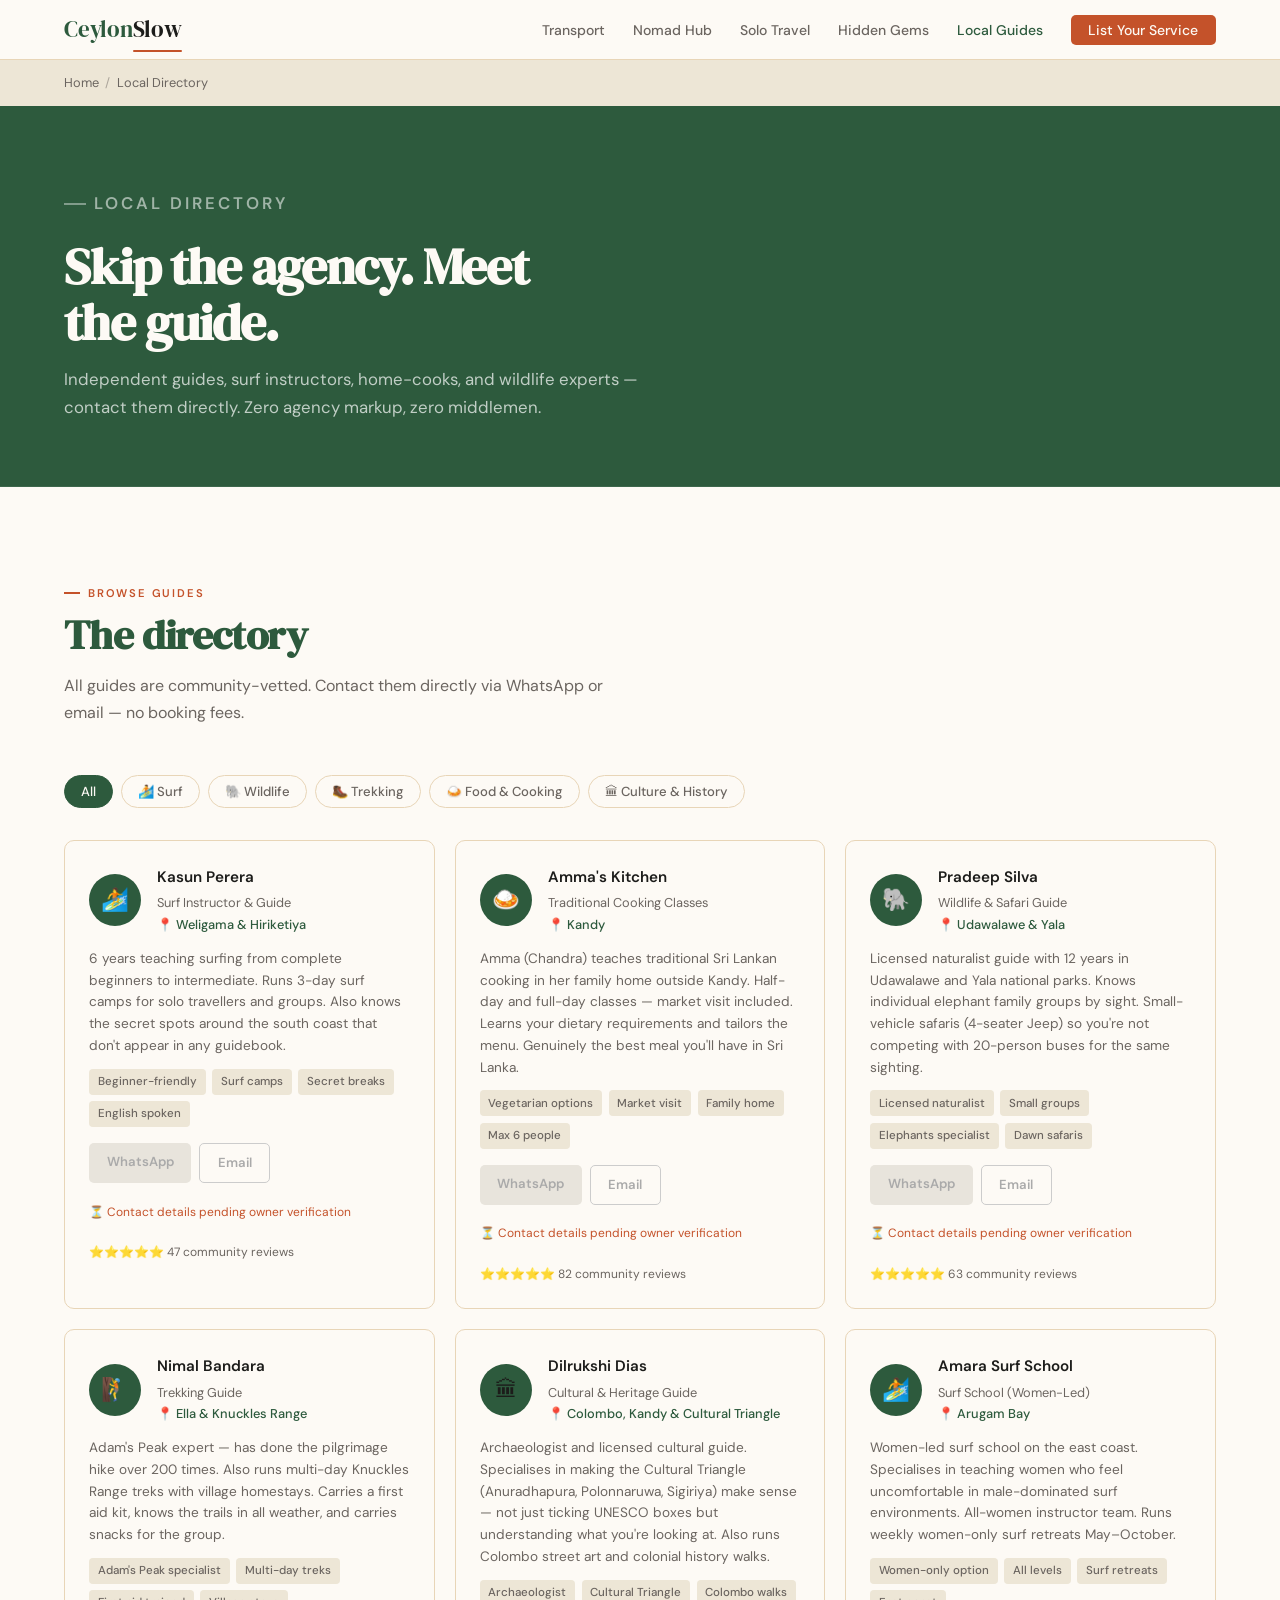
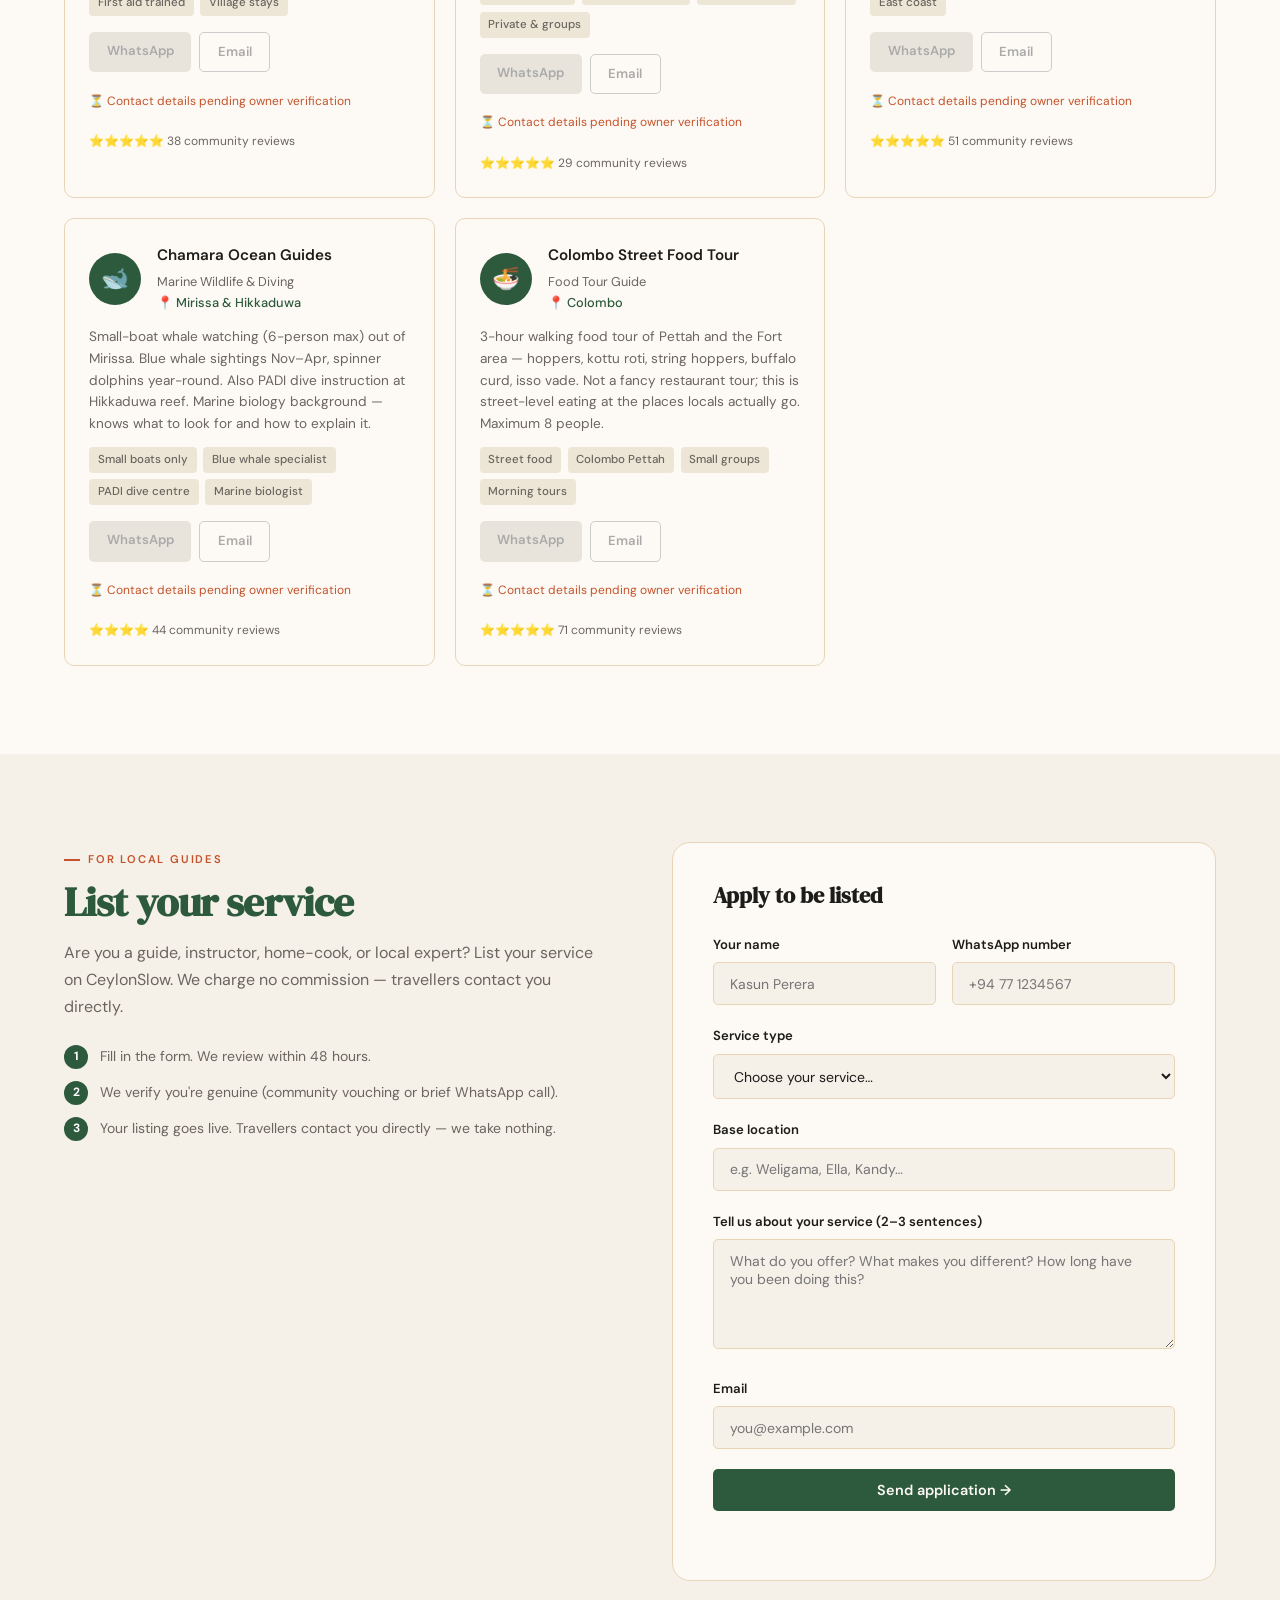
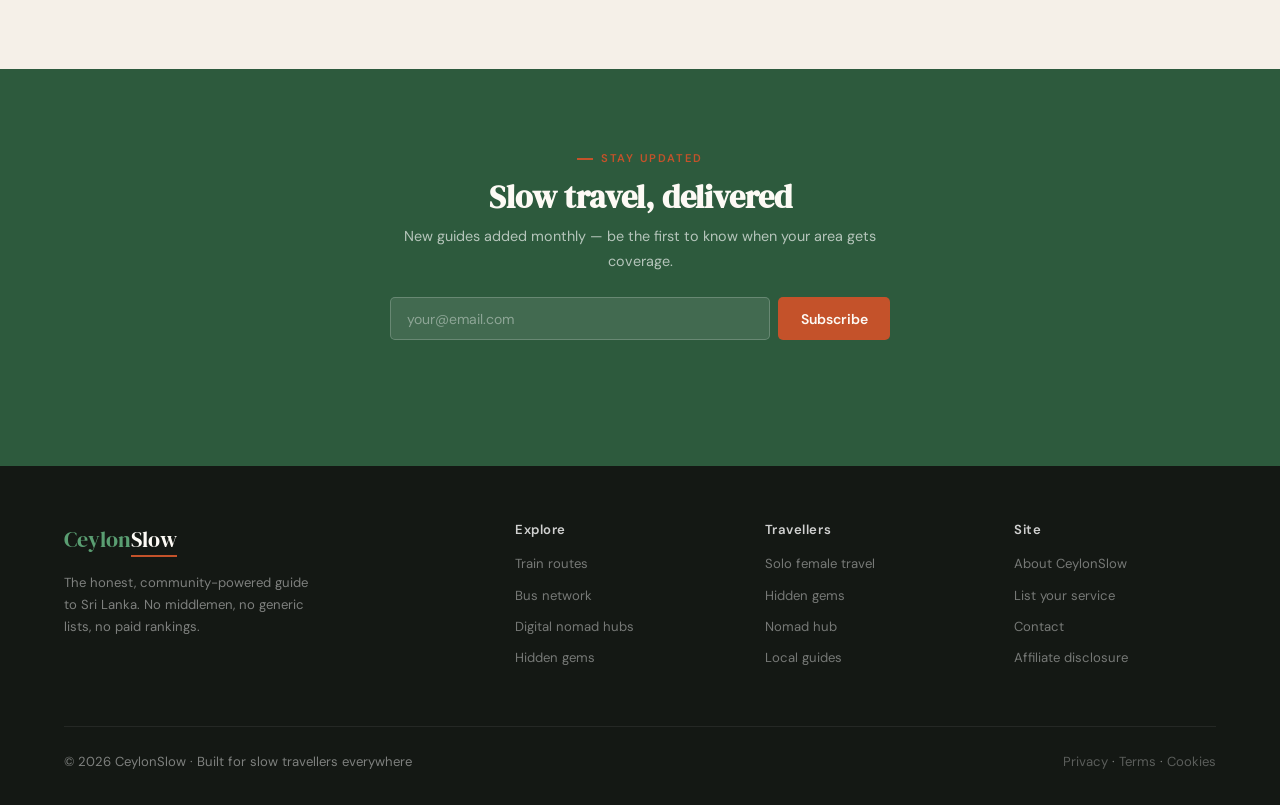
==== directory.html @ 13533927 "Disable guide contact buttons pending owner verification" ====
<!DOCTYPE html>
<html lang="en">
<head>
  <meta charset="UTF-8"/>
  <meta name="viewport" content="width=device-width, initial-scale=1.0"/>
  <title>Local Guides Directory – Sri Lanka | CeylonSlow</title>
  <meta name="description" content="Find and contact independent Sri Lanka guides, surf instructors, home-cooks, and wildlife experts directly — zero agency fees, zero middlemen."/>
  <link rel="canonical" href="https://ceylonslow.com/directory"/>
  <meta property="og:title"       content="Local Guides Directory – Sri Lanka | CeylonSlow"/>
  <meta property="og:description" content="Connect directly with surf instructors, village cooks, wildlife guides, and trekking experts across Sri Lanka. No middlemen."/>
  <meta property="og:type"        content="website"/>
  <link rel="preconnect" href="https://fonts.googleapis.com"/>
  <link rel="preconnect" href="https://fonts.gstatic.com" crossorigin/>
  <link href="https://fonts.googleapis.com/css2?family=DM+Serif+Display:ital@0;1&family=DM+Sans:wght@400;500;600&display=swap" rel="stylesheet"/>
  <link rel="stylesheet" href="css/style.css"/>
</head>
<body>

<nav>
  <a href="index.html" class="logo">
    <span class="logo-ceylon">Ceylon</span><span class="logo-slow">Slow</span>
  </a>
  <ul class="nav-links">
    <li><a href="transport.html">Transport</a></li>
    <li><a href="nomad.html">Nomad Hub</a></li>
    <li><a href="safety.html">Solo Travel</a></li>
    <li><a href="gems.html">Hidden Gems</a></li>
    <li><a href="directory.html" class="active">Local Guides</a></li>
    <li><a href="#list" class="nav-cta">List Your Service</a></li>
  </ul>
  <button class="hamburger" aria-label="Open menu"><span></span><span></span><span></span></button>
</nav>
<nav class="nav-drawer">
  <a href="transport.html">🚂 Transport</a>
  <a href="nomad.html">💻 Nomad Hub</a>
  <a href="safety.html">👩 Solo Travel</a>
  <a href="gems.html">💎 Hidden Gems</a>
  <a href="directory.html">📍 Local Guides</a>
  <a href="#list" class="cta-mobile">List Your Service →</a>
</nav>

<div class="breadcrumb">
  <a href="index.html">Home</a> <span>/</span> Local Directory
</div>

<div class="inner-hero">
  <p class="eyebrow">Local Directory</p>
  <h1>Skip the agency. Meet the guide.</h1>
  <p>Independent guides, surf instructors, home-cooks, and wildlife experts — contact them directly. Zero agency markup, zero middlemen.</p>
</div>

<!-- FILTER + LISTINGS -->
<section style="background:var(--white);">
  <div class="section-eyebrow">Browse guides</div>
  <h2 class="section-title">The directory</h2>
  <p class="section-desc">All guides are community-vetted. Contact them directly via WhatsApp or email — no booking fees.</p>

  <div class="filter-bar">
    <button class="filter-btn active" data-filter="all">All</button>
    <button class="filter-btn" data-filter="surf">🏄 Surf</button>
    <button class="filter-btn" data-filter="wildlife">🐘 Wildlife</button>
    <button class="filter-btn" data-filter="trekking">🥾 Trekking</button>
    <button class="filter-btn" data-filter="food">🍛 Food &amp; Cooking</button>
    <button class="filter-btn" data-filter="culture">🏛 Culture &amp; History</button>
  </div>

  <div class="guide-grid">

    <div class="guide-card" data-category="surf">
      <div class="guide-header">
        <div class="guide-avatar">🏄</div>
        <div>
          <div class="guide-name">Kasun Perera</div>
          <div class="guide-role">Surf Instructor &amp; Guide</div>
          <div class="guide-location">📍 Weligama &amp; Hiriketiya</div>
        </div>
      </div>
      <p class="guide-desc">6 years teaching surfing from complete beginners to intermediate. Runs 3-day surf camps for solo travellers and groups. Also knows the secret spots around the south coast that don't appear in any guidebook.</p>
      <div class="guide-tags">
        <span class="guide-tag">Beginner-friendly</span>
        <span class="guide-tag">Surf camps</span>
        <span class="guide-tag">Secret breaks</span>
        <span class="guide-tag">English spoken</span>
      </div>
      <div class="guide-actions">
        <span class="btn btn-sm" style="background:#e8e4dc;color:#aaa;cursor:not-allowed;pointer-events:none;border:none;">WhatsApp</span>
        <span class="btn btn-sm" style="background:transparent;color:#aaa;cursor:not-allowed;pointer-events:none;border:1px solid #ccc;">Email</span>
      </div>
      <p style="font-size:0.75rem;color:var(--terra);margin-top:0.4rem;">⏳ Contact details pending owner verification</p>
      <p style="font-size:0.75rem;color:var(--muted);margin-top:0.5rem;">⭐⭐⭐⭐⭐ 47 community reviews</p>
    </div>

    <div class="guide-card" data-category="food">
      <div class="guide-header">
        <div class="guide-avatar">🍛</div>
        <div>
          <div class="guide-name">Amma's Kitchen</div>
          <div class="guide-role">Traditional Cooking Classes</div>
          <div class="guide-location">📍 Kandy</div>
        </div>
      </div>
      <p class="guide-desc">Amma (Chandra) teaches traditional Sri Lankan cooking in her family home outside Kandy. Half-day and full-day classes — market visit included. Learns your dietary requirements and tailors the menu. Genuinely the best meal you'll have in Sri Lanka.</p>
      <div class="guide-tags">
        <span class="guide-tag">Vegetarian options</span>
        <span class="guide-tag">Market visit</span>
        <span class="guide-tag">Family home</span>
        <span class="guide-tag">Max 6 people</span>
      </div>
      <div class="guide-actions">
        <span class="btn btn-sm" style="background:#e8e4dc;color:#aaa;cursor:not-allowed;pointer-events:none;border:none;">WhatsApp</span>
        <span class="btn btn-sm" style="background:transparent;color:#aaa;cursor:not-allowed;pointer-events:none;border:1px solid #ccc;">Email</span>
      </div>
      <p style="font-size:0.75rem;color:var(--terra);margin-top:0.4rem;">⏳ Contact details pending owner verification</p>
      <p style="font-size:0.75rem;color:var(--muted);margin-top:0.5rem;">⭐⭐⭐⭐⭐ 82 community reviews</p>
    </div>

    <div class="guide-card" data-category="wildlife">
      <div class="guide-header">
        <div class="guide-avatar">🐘</div>
        <div>
          <div class="guide-name">Pradeep Silva</div>
          <div class="guide-role">Wildlife &amp; Safari Guide</div>
          <div class="guide-location">📍 Udawalawe &amp; Yala</div>
        </div>
      </div>
      <p class="guide-desc">Licensed naturalist guide with 12 years in Udawalawe and Yala national parks. Knows individual elephant family groups by sight. Small-vehicle safaris (4-seater Jeep) so you're not competing with 20-person buses for the same sighting.</p>
      <div class="guide-tags">
        <span class="guide-tag">Licensed naturalist</span>
        <span class="guide-tag">Small groups</span>
        <span class="guide-tag">Elephants specialist</span>
        <span class="guide-tag">Dawn safaris</span>
      </div>
      <div class="guide-actions">
        <span class="btn btn-sm" style="background:#e8e4dc;color:#aaa;cursor:not-allowed;pointer-events:none;border:none;">WhatsApp</span>
        <span class="btn btn-sm" style="background:transparent;color:#aaa;cursor:not-allowed;pointer-events:none;border:1px solid #ccc;">Email</span>
      </div>
      <p style="font-size:0.75rem;color:var(--terra);margin-top:0.4rem;">⏳ Contact details pending owner verification</p>
      <p style="font-size:0.75rem;color:var(--muted);margin-top:0.5rem;">⭐⭐⭐⭐⭐ 63 community reviews</p>
    </div>

    <div class="guide-card" data-category="trekking">
      <div class="guide-header">
        <div class="guide-avatar">🧗</div>
        <div>
          <div class="guide-name">Nimal Bandara</div>
          <div class="guide-role">Trekking Guide</div>
          <div class="guide-location">📍 Ella &amp; Knuckles Range</div>
        </div>
      </div>
      <p class="guide-desc">Adam's Peak expert — has done the pilgrimage hike over 200 times. Also runs multi-day Knuckles Range treks with village homestays. Carries a first aid kit, knows the trails in all weather, and carries snacks for the group.</p>
      <div class="guide-tags">
        <span class="guide-tag">Adam's Peak specialist</span>
        <span class="guide-tag">Multi-day treks</span>
        <span class="guide-tag">First aid trained</span>
        <span class="guide-tag">Village stays</span>
      </div>
      <div class="guide-actions">
        <span class="btn btn-sm" style="background:#e8e4dc;color:#aaa;cursor:not-allowed;pointer-events:none;border:none;">WhatsApp</span>
        <span class="btn btn-sm" style="background:transparent;color:#aaa;cursor:not-allowed;pointer-events:none;border:1px solid #ccc;">Email</span>
      </div>
      <p style="font-size:0.75rem;color:var(--terra);margin-top:0.4rem;">⏳ Contact details pending owner verification</p>
      <p style="font-size:0.75rem;color:var(--muted);margin-top:0.5rem;">⭐⭐⭐⭐⭐ 38 community reviews</p>
    </div>

    <div class="guide-card" data-category="culture">
      <div class="guide-header">
        <div class="guide-avatar">🏛</div>
        <div>
          <div class="guide-name">Dilrukshi Dias</div>
          <div class="guide-role">Cultural &amp; Heritage Guide</div>
          <div class="guide-location">📍 Colombo, Kandy &amp; Cultural Triangle</div>
        </div>
      </div>
      <p class="guide-desc">Archaeologist and licensed cultural guide. Specialises in making the Cultural Triangle (Anuradhapura, Polonnaruwa, Sigiriya) make sense — not just ticking UNESCO boxes but understanding what you're looking at. Also runs Colombo street art and colonial history walks.</p>
      <div class="guide-tags">
        <span class="guide-tag">Archaeologist</span>
        <span class="guide-tag">Cultural Triangle</span>
        <span class="guide-tag">Colombo walks</span>
        <span class="guide-tag">Private &amp; groups</span>
      </div>
      <div class="guide-actions">
        <span class="btn btn-sm" style="background:#e8e4dc;color:#aaa;cursor:not-allowed;pointer-events:none;border:none;">WhatsApp</span>
        <span class="btn btn-sm" style="background:transparent;color:#aaa;cursor:not-allowed;pointer-events:none;border:1px solid #ccc;">Email</span>
      </div>
      <p style="font-size:0.75rem;color:var(--terra);margin-top:0.4rem;">⏳ Contact details pending owner verification</p>
      <p style="font-size:0.75rem;color:var(--muted);margin-top:0.5rem;">⭐⭐⭐⭐⭐ 29 community reviews</p>
    </div>

    <div class="guide-card" data-category="surf">
      <div class="guide-header">
        <div class="guide-avatar">🏄</div>
        <div>
          <div class="guide-name">Amara Surf School</div>
          <div class="guide-role">Surf School (Women-Led)</div>
          <div class="guide-location">📍 Arugam Bay</div>
        </div>
      </div>
      <p class="guide-desc">Women-led surf school on the east coast. Specialises in teaching women who feel uncomfortable in male-dominated surf environments. All-women instructor team. Runs weekly women-only surf retreats May–October.</p>
      <div class="guide-tags">
        <span class="guide-tag">Women-only option</span>
        <span class="guide-tag">All levels</span>
        <span class="guide-tag">Surf retreats</span>
        <span class="guide-tag">East coast</span>
      </div>
      <div class="guide-actions">
        <span class="btn btn-sm" style="background:#e8e4dc;color:#aaa;cursor:not-allowed;pointer-events:none;border:none;">WhatsApp</span>
        <span class="btn btn-sm" style="background:transparent;color:#aaa;cursor:not-allowed;pointer-events:none;border:1px solid #ccc;">Email</span>
      </div>
      <p style="font-size:0.75rem;color:var(--terra);margin-top:0.4rem;">⏳ Contact details pending owner verification</p>
      <p style="font-size:0.75rem;color:var(--muted);margin-top:0.5rem;">⭐⭐⭐⭐⭐ 51 community reviews</p>
    </div>

    <div class="guide-card" data-category="wildlife">
      <div class="guide-header">
        <div class="guide-avatar">🐋</div>
        <div>
          <div class="guide-name">Chamara Ocean Guides</div>
          <div class="guide-role">Marine Wildlife &amp; Diving</div>
          <div class="guide-location">📍 Mirissa &amp; Hikkaduwa</div>
        </div>
      </div>
      <p class="guide-desc">Small-boat whale watching (6-person max) out of Mirissa. Blue whale sightings Nov–Apr, spinner dolphins year-round. Also PADI dive instruction at Hikkaduwa reef. Marine biology background — knows what to look for and how to explain it.</p>
      <div class="guide-tags">
        <span class="guide-tag">Small boats only</span>
        <span class="guide-tag">Blue whale specialist</span>
        <span class="guide-tag">PADI dive centre</span>
        <span class="guide-tag">Marine biologist</span>
      </div>
      <div class="guide-actions">
        <span class="btn btn-sm" style="background:#e8e4dc;color:#aaa;cursor:not-allowed;pointer-events:none;border:none;">WhatsApp</span>
        <span class="btn btn-sm" style="background:transparent;color:#aaa;cursor:not-allowed;pointer-events:none;border:1px solid #ccc;">Email</span>
      </div>
      <p style="font-size:0.75rem;color:var(--terra);margin-top:0.4rem;">⏳ Contact details pending owner verification</p>
      <p style="font-size:0.75rem;color:var(--muted);margin-top:0.5rem;">⭐⭐⭐⭐ 44 community reviews</p>
    </div>

    <div class="guide-card" data-category="food">
      <div class="guide-header">
        <div class="guide-avatar">🍜</div>
        <div>
          <div class="guide-name">Colombo Street Food Tour</div>
          <div class="guide-role">Food Tour Guide</div>
          <div class="guide-location">📍 Colombo</div>
        </div>
      </div>
      <p class="guide-desc">3-hour walking food tour of Pettah and the Fort area — hoppers, kottu roti, string hoppers, buffalo curd, isso vade. Not a fancy restaurant tour; this is street-level eating at the places locals actually go. Maximum 8 people.</p>
      <div class="guide-tags">
        <span class="guide-tag">Street food</span>
        <span class="guide-tag">Colombo Pettah</span>
        <span class="guide-tag">Small groups</span>
        <span class="guide-tag">Morning tours</span>
      </div>
      <div class="guide-actions">
        <span class="btn btn-sm" style="background:#e8e4dc;color:#aaa;cursor:not-allowed;pointer-events:none;border:none;">WhatsApp</span>
        <span class="btn btn-sm" style="background:transparent;color:#aaa;cursor:not-allowed;pointer-events:none;border:1px solid #ccc;">Email</span>
      </div>
      <p style="font-size:0.75rem;color:var(--terra);margin-top:0.4rem;">⏳ Contact details pending owner verification</p>
      <p style="font-size:0.75rem;color:var(--muted);margin-top:0.5rem;">⭐⭐⭐⭐⭐ 71 community reviews</p>
    </div>

  </div>
</section>

<!-- LIST YOUR SERVICE -->
<section style="background:var(--page);" id="list">
  <div style="display:grid;grid-template-columns:1fr 1fr;gap:4rem;align-items:flex-start;">
    <div>
      <div class="section-eyebrow">For local guides</div>
      <h2 class="section-title">List your service</h2>
      <p style="color:var(--muted);line-height:1.7;margin-bottom:1.5rem;">Are you a guide, instructor, home-cook, or local expert? List your service on CeylonSlow. We charge no commission — travellers contact you directly.</p>
      <div style="display:flex;flex-direction:column;gap:0.75rem;">
        <div style="display:flex;gap:0.75rem;align-items:flex-start;">
          <span style="background:var(--jungle);color:white;width:24px;height:24px;border-radius:50%;display:flex;align-items:center;justify-content:center;font-size:0.75rem;font-weight:700;flex-shrink:0;">1</span>
          <p style="font-size:0.875rem;color:var(--muted);">Fill in the form. We review within 48 hours.</p>
        </div>
        <div style="display:flex;gap:0.75rem;align-items:flex-start;">
          <span style="background:var(--jungle);color:white;width:24px;height:24px;border-radius:50%;display:flex;align-items:center;justify-content:center;font-size:0.75rem;font-weight:700;flex-shrink:0;">2</span>
          <p style="font-size:0.875rem;color:var(--muted);">We verify you're genuine (community vouching or brief WhatsApp call).</p>
        </div>
        <div style="display:flex;gap:0.75rem;align-items:flex-start;">
          <span style="background:var(--jungle);color:white;width:24px;height:24px;border-radius:50%;display:flex;align-items:center;justify-content:center;font-size:0.75rem;font-weight:700;flex-shrink:0;">3</span>
          <p style="font-size:0.875rem;color:var(--muted);">Your listing goes live. Travellers contact you directly — we take nothing.</p>
        </div>
      </div>
    </div>
    <div class="form-card">
      <h3 style="font-family:'DM Serif Display',serif;font-size:1.4rem;color:var(--ink);margin-bottom:1.5rem;">Apply to be listed</h3>
      <form class="contact-form" novalidate>
        <div class="form-row">
          <div class="form-group">
            <label for="name">Your name</label>
            <input type="text" id="name" name="name" placeholder="Kasun Perera" required/>
          </div>
          <div class="form-group">
            <label for="whatsapp">WhatsApp number</label>
            <input type="tel" id="whatsapp" name="whatsapp" placeholder="+94 77 1234567" required/>
          </div>
        </div>
        <div class="form-group">
          <label for="service">Service type</label>
          <select id="service" name="service" required>
            <option value="" disabled selected>Choose your service…</option>
            <option value="surf">Surf instruction</option>
            <option value="wildlife">Wildlife / safari guiding</option>
            <option value="trekking">Trekking / hiking</option>
            <option value="food">Cooking class / food tour</option>
            <option value="culture">Cultural / history guide</option>
            <option value="other">Other</option>
          </select>
        </div>
        <div class="form-group">
          <label for="location">Base location</label>
          <input type="text" id="location" name="location" placeholder="e.g. Weligama, Ella, Kandy…" required/>
        </div>
        <div class="form-group">
          <label for="bio">Tell us about your service (2–3 sentences)</label>
          <textarea id="bio" name="bio" placeholder="What do you offer? What makes you different? How long have you been doing this?" required></textarea>
        </div>
        <div class="form-group">
          <label for="email">Email</label>
          <input type="email" id="email" name="email" placeholder="you@example.com" required/>
        </div>
        <button type="submit" class="btn btn-jungle" style="width:100%;">Send application →</button>
        <p class="form-msg" aria-live="polite" style="margin-top:0.75rem;font-size:0.85rem;"></p>
      </form>
    </div>
  </div>
</section>

<!-- NEWSLETTER -->
<section class="newsletter">
  <div class="newsletter-inner">
    <div class="section-eyebrow" style="justify-content:center;">Stay updated</div>
    <h2>Slow travel, delivered</h2>
    <p>New guides added monthly — be the first to know when your area gets coverage.</p>
    <form class="newsletter-form" novalidate>
      <div class="email-row">
        <input type="email" name="email" placeholder="your@email.com" required/>
        <button type="submit">Subscribe</button>
      </div>
      <p class="form-msg" aria-live="polite"></p>
    </form>
  </div>
</section>

<footer>
  <div class="footer-top">
    <div class="footer-brand">
      <a href="index.html" class="footer-logo"><span class="lc">Ceylon</span><span class="ls">Slow</span></a>
      <p>The honest, community-powered guide to Sri Lanka. No middlemen, no generic lists, no paid rankings.</p>
    </div>
    <div class="footer-col">
      <h4>Explore</h4>
      <ul>
        <li><a href="transport.html">Train routes</a></li>
        <li><a href="transport.html#buses">Bus network</a></li>
        <li><a href="nomad.html">Digital nomad hubs</a></li>
        <li><a href="gems.html">Hidden gems</a></li>
      </ul>
    </div>
    <div class="footer-col">
      <h4>Travellers</h4>
      <ul>
        <li><a href="safety.html">Solo female travel</a></li>
        <li><a href="gems.html">Hidden gems</a></li>
        <li><a href="nomad.html">Nomad hub</a></li>
        <li><a href="directory.html">Local guides</a></li>
      </ul>
    </div>
    <div class="footer-col">
      <h4>Site</h4>
      <ul>
        <li><a href="#">About CeylonSlow</a></li>
        <li><a href="#list">List your service</a></li>
        <li><a href="#">Contact</a></li>
        <li><a href="#">Affiliate disclosure</a></li>
      </ul>
    </div>
  </div>
  <div class="footer-bottom">
    <span>© 2026 CeylonSlow · Built for slow travellers everywhere</span>
    <span><a href="#">Privacy</a> · <a href="#">Terms</a> · <a href="#">Cookies</a></span>
  </div>
</footer>

<script src="js/main.js"></script>
</body>
</html>
---- css/style.css ----
/* =============================================
   CeylonSlow — Shared Stylesheet
   ============================================= */

*, *::before, *::after { box-sizing: border-box; margin: 0; padding: 0; }

:root {
  --page:       #F5F0E8;
  --surface:    #EDE6D6;
  --white:      #FDFAF5;
  --jungle:     #2D5A3D;
  --jungle-mid: #3D7A55;
  --jungle-lt:  #5A9E72;
  --terra:      #C4522A;
  --terra-lt:   #D9704A;
  --terra-pale: #F5E8E2;
  --sand:       #E8D5B7;
  --sand-dark:  #C9B89A;
  --ink:        #1C1C1A;
  --muted:      #6B6560;
  --radius-sm:  5px;
  --radius-md:  10px;
  --radius-lg:  18px;
  --nav-h:      60px;
}

html { scroll-behavior: smooth; }

body {
  font-family: 'DM Sans', sans-serif;
  background: var(--page);
  color: var(--ink);
  line-height: 1.7;
}

/* ── TYPOGRAPHY ── */
h1, h2, h3, h4, h5 { line-height: 1.2; }

/* ── NAV ── */
nav {
  position: sticky; top: 0; z-index: 200;
  background: var(--white);
  border-bottom: 1px solid var(--sand);
  padding: 0 5vw;
  display: flex; align-items: center; justify-content: space-between;
  height: var(--nav-h);
}
.logo {
  font-family: 'DM Serif Display', serif;
  font-size: 1.45rem; color: var(--ink);
  text-decoration: none; display: flex; align-items: baseline;
  letter-spacing: -0.01em;
}
.logo-ceylon { color: var(--jungle); }
.logo-slow   { color: var(--ink); position: relative; display: inline-block; }
.logo-slow::after {
  content: ''; position: absolute; left: 0; bottom: -3px;
  width: 100%; height: 2.5px;
  background: var(--terra); border-radius: 2px;
}
.nav-links { display: flex; gap: 1.75rem; list-style: none; align-items: center; }
.nav-links a {
  color: var(--muted); text-decoration: none;
  font-size: 0.875rem; font-weight: 500; transition: color 0.18s;
}
.nav-links a:hover,
.nav-links a.active { color: var(--jungle); }
.nav-cta {
  background: var(--terra) !important; color: var(--white) !important;
  padding: 0.4rem 1.1rem; border-radius: var(--radius-sm);
}
.nav-cta:hover { background: var(--terra-lt) !important; color: var(--white) !important; }

/* Hamburger */
.hamburger {
  display: none; flex-direction: column; justify-content: center; gap: 5px;
  width: 40px; height: 40px; cursor: pointer; background: none; border: none;
  padding: 4px;
}
.hamburger span {
  display: block; height: 2px; background: var(--ink);
  border-radius: 2px; transition: transform 0.25s, opacity 0.25s;
}
.hamburger.open span:nth-child(1) { transform: translateY(7px) rotate(45deg); }
.hamburger.open span:nth-child(2) { opacity: 0; }
.hamburger.open span:nth-child(3) { transform: translateY(-7px) rotate(-45deg); }

/* Mobile nav drawer */
.nav-drawer {
  display: none; position: fixed; top: var(--nav-h); left: 0; right: 0;
  background: var(--white); border-bottom: 1px solid var(--sand);
  padding: 1.25rem 5vw 1.5rem; z-index: 199;
  flex-direction: column; gap: 0.1rem;
}
.nav-drawer.open { display: flex; }
.nav-drawer a {
  color: var(--ink); text-decoration: none;
  font-size: 1rem; font-weight: 500; padding: 0.6rem 0;
  border-bottom: 1px solid var(--sand);
  transition: color 0.18s;
}
.nav-drawer a:last-child { border-bottom: none; }
.nav-drawer a:hover { color: var(--jungle); }
.nav-drawer .cta-mobile {
  margin-top: 0.75rem; background: var(--terra); color: var(--white) !important;
  text-align: center; padding: 0.75rem; border-radius: var(--radius-sm);
  font-weight: 600; border-bottom: none !important;
}

/* ── BUTTONS ── */
.btn {
  padding: 0.75rem 1.6rem; border-radius: var(--radius-sm);
  text-decoration: none; font-weight: 600; font-size: 0.9rem;
  transition: transform 0.15s, background 0.18s; display: inline-block;
  cursor: pointer; border: none; font-family: inherit;
}
.btn:hover { transform: translateY(-2px); }
.btn-terra         { background: var(--terra); color: var(--white); }
.btn-terra:hover   { background: var(--terra-lt); }
.btn-ghost         { border: 1.5px solid rgba(255,255,255,0.45); color: var(--white); background: transparent; }
.btn-ghost:hover   { border-color: rgba(255,255,255,0.8); background: rgba(255,255,255,0.07); }
.btn-jungle        { background: var(--jungle); color: var(--white); }
.btn-jungle:hover  { background: var(--jungle-mid); }
.btn-outline-jungle { border: 1.5px solid var(--jungle); color: var(--jungle); background: transparent; }
.btn-outline-jungle:hover { background: var(--jungle); color: var(--white); }
.btn-sm { padding: 0.5rem 1.1rem; font-size: 0.82rem; }

/* ── SECTION RHYTHM ── */
section { padding: 5.5rem 5vw; }
.section-eyebrow {
  display: inline-flex; align-items: center; gap: 0.5rem;
  font-size: 0.7rem; font-weight: 600; letter-spacing: 0.16em;
  text-transform: uppercase; color: var(--terra); margin-bottom: 0.6rem;
}
.section-eyebrow::before { content: ''; width: 16px; height: 1.5px; background: var(--terra); }
.section-title {
  font-family: 'DM Serif Display', serif;
  font-size: clamp(1.9rem, 3.2vw, 2.8rem);
  color: var(--jungle); line-height: 1.15;
  margin-bottom: 0.8rem; letter-spacing: -0.015em;
}
.section-desc { color: var(--muted); max-width: 50ch; line-height: 1.7; margin-bottom: 3rem; }

/* ── TRUST BAR ── */
.trust-bar {
  background: var(--jungle); padding: 0.9rem 5vw;
  display: flex; gap: 2rem; flex-wrap: wrap; justify-content: center;
}
.trust-item {
  display: flex; align-items: center; gap: 0.45rem;
  color: rgba(255,255,255,0.72); font-size: 0.82rem; font-weight: 500;
}
.trust-item strong { color: rgba(255,255,255,0.95); }

/* ── EYEBROW (hero) ── */
.eyebrow {
  display: inline-flex; align-items: center; gap: 0.5rem;
  font-size: 0.72rem; font-weight: 600; letter-spacing: 0.18em;
  text-transform: uppercase; color: var(--terra-lt); margin-bottom: 1.25rem;
}
.eyebrow::before {
  content: ''; width: 22px; height: 1.5px;
  background: var(--terra-lt); display: inline-block;
}

/* ── NICHE CARDS ── */
.niches { background: var(--white); }
.niches-grid {
  display: grid; grid-template-columns: repeat(auto-fit, minmax(250px, 1fr)); gap: 1.25rem;
}
.niche-card {
  background: var(--page); border: 1px solid var(--sand);
  border-radius: var(--radius-md); padding: 1.6rem;
  text-decoration: none; color: inherit; display: block;
  transition: transform 0.2s, border-color 0.2s, box-shadow 0.2s;
}
.niche-card:hover {
  transform: translateY(-3px); border-color: var(--jungle-lt);
  box-shadow: 0 6px 20px rgba(45,90,61,0.1);
}
.niche-icon {
  width: 44px; height: 44px; border-radius: 9px;
  display: flex; align-items: center; justify-content: center;
  font-size: 1.3rem; margin-bottom: 1rem;
}
.ic-terra  { background: var(--terra-pale); }
.ic-jungle { background: #e4f0e9; }
.ic-sand   { background: #f7f0e4; }
.ic-sky    { background: #e4edf7; }
.ic-plum   { background: #ede6f7; }
.niche-card h3 {
  font-family: 'DM Serif Display', serif;
  font-size: 1.1rem; color: var(--ink); margin-bottom: 0.4rem; line-height: 1.25;
}
.niche-card p { font-size: 0.85rem; color: var(--muted); line-height: 1.6; }
.niche-link {
  display: inline-flex; align-items: center; gap: 0.3rem;
  color: var(--terra); font-size: 0.8rem; font-weight: 600;
  margin-top: 1rem; text-decoration: none; transition: gap 0.15s;
}
.niche-card:hover .niche-link { gap: 0.5rem; }

/* ── FEATURED GRID ── */
.featured { background: var(--page); }
.featured-grid {
  display: grid; grid-template-columns: 1.5fr 1fr 1fr; gap: 1.25rem;
}
.feat-card {
  border-radius: var(--radius-md); overflow: hidden;
  background: var(--white); border: 1px solid var(--sand);
  text-decoration: none; color: inherit; display: block;
  transition: transform 0.2s, box-shadow 0.2s;
}
.feat-card:hover { transform: translateY(-3px); box-shadow: 0 8px 24px rgba(28,28,26,0.09); }
.feat-card img { width:100%; aspect-ratio:16/9; object-fit:cover; display:block; }
.feat-card-body { padding: 1.25rem; }
.feat-tag {
  font-size: 0.68rem; font-weight: 600; text-transform: uppercase;
  letter-spacing: 0.1em; padding: 0.22rem 0.55rem;
  border-radius: 4px; display: inline-block; margin-bottom: 0.6rem;
}
.tag-transport { background: #e4edf7; color: #1a4a80; }
.tag-nomad     { background: var(--terra-pale); color: #8b3318; }
.tag-gems      { background: #e4f0e9; color: #1a4a2e; }
.tag-safety    { background: #fdf2e9; color: #7a4010; }
.feat-card h3 {
  font-family: 'DM Serif Display', serif;
  font-size: 1.05rem; color: var(--ink); margin-bottom: 0.35rem; line-height: 1.3;
}
.feat-card p { font-size: 0.82rem; color: var(--muted); line-height: 1.5; }

/* ── AFFILIATE STRIP ── */
.aff-strip {
  background: var(--jungle); padding: 3.5rem 5vw;
  display: flex; flex-wrap: wrap;
  align-items: center; justify-content: space-between; gap: 2rem;
}
.aff-text h2 {
  font-family: 'DM Serif Display', serif;
  font-size: 1.75rem; color: var(--white); margin-bottom: 0.4rem;
}
.aff-text p { color: rgba(255,255,255,0.62); max-width: 40ch; font-size: 0.875rem; }
.aff-links { display: flex; gap: 0.875rem; flex-wrap: wrap; }
.aff-btn {
  padding: 0.6rem 1.25rem; border-radius: var(--radius-sm);
  font-size: 0.875rem; font-weight: 600; text-decoration: none; transition: transform 0.15s;
}
.aff-btn:hover { transform: translateY(-1px); }
.aff-terra   { background: var(--terra); color: var(--white); }
.aff-outline { border: 1.5px solid rgba(255,255,255,0.3); color: rgba(255,255,255,0.85); }

/* ── NOMAD HUB ── */
.nomad { background: var(--white); }
.nomad-inner { display: grid; grid-template-columns: 1fr 1fr; gap: 5rem; align-items: center; }
.nomad-img-wrap { position: relative; }
.nomad-img-wrap img {
  width: 100%; border-radius: var(--radius-lg); aspect-ratio: 4/3; object-fit: cover; display: block;
}
.nomad-badge {
  position: absolute; bottom: -14px; right: -14px;
  background: var(--terra); color: var(--white);
  padding: 0.75rem 1rem; border-radius: var(--radius-md);
  font-size: 0.8rem; font-weight: 600; line-height: 1.3;
  box-shadow: 0 4px 14px rgba(196,82,42,0.3);
}
.nomad-badge strong { display: block; font-size: 1.4rem; line-height: 1; }
.nomad-stats { display: grid; grid-template-columns: 1fr 1fr; gap: 0.875rem; margin: 1.75rem 0 2rem; }
.stat-box {
  background: var(--page); border: 1px solid var(--sand);
  border-radius: var(--radius-sm); padding: 1rem;
}
.stat-num { font-family: 'DM Serif Display', serif; font-size: 1.7rem; color: var(--jungle); }
.stat-lbl { font-size: 0.77rem; color: var(--muted); margin-top: 0.1rem; }

/* ── SOLO SAFETY ── */
.solo { background: var(--terra-pale); }
.safety-grid {
  display: grid; grid-template-columns: repeat(auto-fit, minmax(200px, 1fr)); gap: 1rem;
}
.safety-card {
  background: var(--white); border-radius: var(--radius-md);
  padding: 1.25rem; border-top: 3px solid var(--terra);
}
.safety-card h4 { font-size: 0.92rem; font-weight: 600; color: var(--ink); margin-bottom: 0.4rem; }
.safety-card p  { font-size: 0.82rem; color: var(--muted); line-height: 1.55; }

/* ── DIRECTORY CTA ── */
.dir-cta {
  background: var(--page); padding: 5rem 5vw;
  display: grid; grid-template-columns: 1fr 1fr; gap: 4rem; align-items: center;
}
.dir-cta-visual {
  background: var(--jungle); border-radius: var(--radius-lg);
  padding: 2.5rem; display: flex; flex-direction: column; gap: 1rem;
}
.dir-listing {
  background: rgba(255,255,255,0.1); border-radius: var(--radius-sm);
  padding: 0.875rem 1rem; display: flex; align-items: center; gap: 0.875rem;
}
.dir-listing-icon {
  width: 38px; height: 38px; border-radius: 50%;
  background: rgba(255,255,255,0.15);
  display: flex; align-items: center; justify-content: center;
  font-size: 1.1rem; flex-shrink: 0;
}
.dir-listing-info { flex: 1; }
.dir-listing-name { font-size: 0.875rem; font-weight: 600; color: var(--white); }
.dir-listing-sub  { font-size: 0.77rem; color: rgba(255,255,255,0.6); margin-top: 0.1rem; }
.dir-listing-tag  {
  background: var(--terra); color: var(--white);
  font-size: 0.68rem; font-weight: 600; padding: 0.18rem 0.5rem; border-radius: 4px;
}

/* ── NEWSLETTER ── */
.newsletter { background: var(--jungle); padding: 4.5rem 5vw; }
.newsletter-inner { max-width: 500px; margin: 0 auto; text-align: center; }
.newsletter-inner h2 {
  font-family: 'DM Serif Display', serif;
  font-size: 2rem; color: var(--white); margin-bottom: 0.5rem;
}
.newsletter-inner p { color: rgba(255,255,255,0.65); margin-bottom: 1.5rem; font-size: 0.9rem; }
.email-row { display: flex; gap: 0.5rem; }
.email-row input {
  flex: 1; padding: 0.72rem 1rem;
  border: 1.5px solid rgba(255,255,255,0.2);
  border-radius: var(--radius-sm);
  background: rgba(255,255,255,0.1);
  color: var(--white); font-family: inherit; font-size: 0.875rem;
}
.email-row input::placeholder { color: rgba(255,255,255,0.4); }
.email-row input:focus { outline: none; border-color: var(--terra-lt); }
.email-row button {
  background: var(--terra); color: var(--white);
  border: none; padding: 0.72rem 1.4rem; border-radius: var(--radius-sm);
  font-weight: 600; font-size: 0.875rem; cursor: pointer;
  font-family: inherit; transition: background 0.18s;
}
.email-row button:hover { background: var(--terra-lt); }
.form-msg {
  margin-top: 0.75rem; font-size: 0.85rem;
  color: rgba(255,255,255,0.8); min-height: 1.2em;
}
.form-msg.success { color: #a8e6be; }
.form-msg.error   { color: #f9a8a8; }

/* ── INNER PAGE HERO ── */
.inner-hero {
  background: var(--jungle); padding: 5rem 5vw 4rem;
  border-bottom: 1px solid rgba(255,255,255,0.08);
}
.inner-hero .eyebrow { color: rgba(255,255,255,0.55); }
.inner-hero .eyebrow::before { background: rgba(255,255,255,0.4); }
.inner-hero h1 {
  font-family: 'DM Serif Display', serif;
  font-size: clamp(2rem, 4vw, 3.4rem);
  color: var(--white); line-height: 1.1;
  max-width: 18ch; margin-bottom: 1rem; letter-spacing: -0.02em;
}
.inner-hero p {
  font-size: 1.05rem; color: rgba(255,255,255,0.7);
  max-width: 48ch; line-height: 1.65;
}

/* ── CONTENT CARDS (inner pages) ── */
.content-grid {
  display: grid; grid-template-columns: repeat(auto-fit, minmax(280px, 1fr)); gap: 1.5rem;
}
.content-card {
  background: var(--white); border: 1px solid var(--sand);
  border-radius: var(--radius-md); overflow: hidden;
  text-decoration: none; color: inherit;
  transition: transform 0.2s, box-shadow 0.2s;
  display: flex; flex-direction: column;
}
.content-card:hover { transform: translateY(-3px); box-shadow: 0 8px 24px rgba(28,28,26,0.09); }
.content-card img { width: 100%; aspect-ratio: 16/9; object-fit: cover; display: block; }
.content-card-body { padding: 1.35rem; flex: 1; display: flex; flex-direction: column; }
.content-card h3 {
  font-family: 'DM Serif Display', serif;
  font-size: 1.1rem; color: var(--ink); margin-bottom: 0.4rem; line-height: 1.3;
}
.content-card p { font-size: 0.85rem; color: var(--muted); line-height: 1.6; flex: 1; }
.card-meta {
  display: flex; align-items: center; gap: 0.5rem;
  font-size: 0.75rem; color: var(--muted); margin-top: 0.875rem;
}
.card-meta span { display: flex; align-items: center; gap: 0.25rem; }

/* ── TABLE (Wi-Fi / route data) ── */
.data-table-wrap { overflow-x: auto; border-radius: var(--radius-md); }
.data-table {
  width: 100%; border-collapse: collapse;
  font-size: 0.875rem; background: var(--white);
  border-radius: var(--radius-md); overflow: hidden;
  border: 1px solid var(--sand);
}
.data-table th {
  background: var(--jungle); color: rgba(255,255,255,0.9);
  padding: 0.875rem 1rem; text-align: left; font-weight: 600;
  font-size: 0.78rem; letter-spacing: 0.04em;
}
.data-table td {
  padding: 0.875rem 1rem; border-bottom: 1px solid var(--sand);
  vertical-align: middle;
}
.data-table tr:last-child td { border-bottom: none; }
.data-table tr:hover td { background: var(--surface); }
.speed-badge {
  display: inline-block; padding: 0.18rem 0.55rem;
  border-radius: 4px; font-size: 0.75rem; font-weight: 600;
}
.speed-fast { background: #e4f0e9; color: #1a4a2e; }
.speed-mid  { background: #fef9e7; color: #7d6008; }
.speed-slow { background: var(--terra-pale); color: #8b3318; }

/* ── ROUTE CARD ── */
.route-card {
  background: var(--white); border: 1px solid var(--sand);
  border-radius: var(--radius-md); padding: 1.5rem;
  display: flex; flex-direction: column; gap: 0.75rem;
}
.route-header {
  display: flex; align-items: center; justify-content: space-between;
  flex-wrap: wrap; gap: 0.5rem;
}
.route-name {
  font-family: 'DM Serif Display', serif;
  font-size: 1.1rem; color: var(--ink);
}
.route-tags { display: flex; gap: 0.4rem; flex-wrap: wrap; }
.route-tag {
  font-size: 0.68rem; font-weight: 600; text-transform: uppercase;
  letter-spacing: 0.08em; padding: 0.2rem 0.5rem;
  border-radius: 4px; background: #e4edf7; color: #1a4a80;
}
.route-stats {
  display: flex; gap: 1.5rem; flex-wrap: wrap;
  font-size: 0.82rem; color: var(--muted);
}
.route-stat strong { color: var(--ink); font-weight: 600; }
.route-tip {
  font-size: 0.82rem; color: var(--jungle);
  background: #e4f0e9; border-radius: var(--radius-sm);
  padding: 0.55rem 0.875rem;
}

/* ── DIRECTORY LISTING ── */
.guide-grid {
  display: grid; grid-template-columns: repeat(auto-fill, minmax(300px, 1fr)); gap: 1.25rem;
}
.guide-card {
  background: var(--white); border: 1px solid var(--sand);
  border-radius: var(--radius-md); padding: 1.5rem;
  display: flex; flex-direction: column; gap: 0.75rem;
}
.guide-avatar {
  width: 52px; height: 52px; border-radius: 50%;
  background: var(--jungle); display: flex; align-items: center;
  justify-content: center; font-size: 1.4rem;
  flex-shrink: 0;
}
.guide-header { display: flex; align-items: center; gap: 1rem; }
.guide-name { font-weight: 600; font-size: 0.95rem; color: var(--ink); }
.guide-role { font-size: 0.8rem; color: var(--muted); margin-top: 0.1rem; }
.guide-location { font-size: 0.8rem; color: var(--jungle); font-weight: 500; }
.guide-desc { font-size: 0.85rem; color: var(--muted); line-height: 1.6; }
.guide-tags { display: flex; gap: 0.4rem; flex-wrap: wrap; }
.guide-tag {
  font-size: 0.72rem; padding: 0.2rem 0.55rem; border-radius: 4px;
  background: var(--surface); color: var(--muted); font-weight: 500;
}
.guide-actions { display: flex; gap: 0.5rem; margin-top: 0.25rem; }

/* Filter bar */
.filter-bar {
  display: flex; gap: 0.5rem; flex-wrap: wrap; margin-bottom: 2rem;
}
.filter-btn {
  padding: 0.45rem 1rem; border-radius: 20px; border: 1.5px solid var(--sand);
  background: var(--white); color: var(--muted); font-size: 0.82rem;
  font-weight: 500; cursor: pointer; transition: all 0.18s; font-family: inherit;
}
.filter-btn:hover,
.filter-btn.active {
  background: var(--jungle); color: var(--white); border-color: var(--jungle);
}

/* ── CONTACT / LIST FORM ── */
.form-card {
  background: var(--white); border: 1px solid var(--sand);
  border-radius: var(--radius-lg); padding: 2.5rem;
  max-width: 560px;
}
.form-group { margin-bottom: 1.25rem; }
.form-group label {
  display: block; font-size: 0.82rem; font-weight: 600;
  color: var(--ink); margin-bottom: 0.4rem;
}
.form-group input,
.form-group select,
.form-group textarea {
  width: 100%; padding: 0.72rem 1rem;
  border: 1.5px solid var(--sand); border-radius: var(--radius-sm);
  font-family: inherit; font-size: 0.875rem; color: var(--ink);
  background: var(--page); transition: border-color 0.18s;
}
.form-group input:focus,
.form-group select:focus,
.form-group textarea:focus {
  outline: none; border-color: var(--jungle);
}
.form-group textarea { resize: vertical; min-height: 110px; }
.form-row { display: grid; grid-template-columns: 1fr 1fr; gap: 1rem; }

/* ── BREADCRUMB ── */
.breadcrumb {
  padding: 0.75rem 5vw; background: var(--surface);
  font-size: 0.8rem; color: var(--muted);
  display: flex; gap: 0.4rem; align-items: center;
}
.breadcrumb a { color: var(--muted); text-decoration: none; }
.breadcrumb a:hover { color: var(--jungle); }
.breadcrumb span { opacity: 0.5; }

/* ── FOOTER ── */
footer { background: #141814; padding: 3.5rem 5vw 2rem; color: rgba(255,255,255,0.45); font-size: 0.82rem; }
.footer-top { display: grid; grid-template-columns: 2fr 1fr 1fr 1fr; gap: 3rem; margin-bottom: 3rem; }
.footer-logo {
  font-family: 'DM Serif Display', serif;
  font-size: 1.35rem; color: var(--white);
  text-decoration: none; display: block; margin-bottom: 0.875rem;
}
.footer-logo .lc { color: var(--jungle-lt); }
.footer-logo .ls { color: var(--white); border-bottom: 2px solid var(--terra); padding-bottom: 1px; }
.footer-brand p { line-height: 1.65; max-width: 28ch; }
.footer-col h4 {
  color: rgba(255,255,255,0.8); font-size: 0.82rem; font-weight: 600;
  margin-bottom: 1rem; letter-spacing: 0.04em;
}
.footer-col ul { list-style: none; }
.footer-col li { margin-bottom: 0.55rem; }
.footer-col a { color: rgba(255,255,255,0.42); text-decoration: none; transition: color 0.18s; }
.footer-col a:hover { color: var(--terra-lt); }
.footer-bottom {
  border-top: 1px solid rgba(255,255,255,0.07); padding-top: 1.5rem;
  display: flex; justify-content: space-between; flex-wrap: wrap; gap: 0.5rem;
}
.footer-bottom a { color: rgba(255,255,255,0.3); text-decoration: none; }
.footer-bottom a:hover { color: var(--terra-lt); }

/* ── RESPONSIVE ── */
@media (max-width: 860px) {
  .featured-grid { grid-template-columns: 1fr; }
  .nomad-inner   { grid-template-columns: 1fr; gap: 2rem; }
  .dir-cta       { grid-template-columns: 1fr; gap: 2rem; }
  .footer-top    { grid-template-columns: 1fr 1fr; gap: 2rem; }
}
@media (max-width: 750px) {
  .form-row { grid-template-columns: 1fr; }
}
@media (max-width: 600px) {
  .hamburger    { display: flex; }
  .nav-links    { display: none; }
  .email-row    { flex-direction: column; }
  .nomad-badge  { display: none; }
  .footer-top   { grid-template-columns: 1fr; }
  section       { padding: 3.5rem 5vw; }
  .inner-hero   { padding: 3.5rem 5vw 2.5rem; }
  .aff-strip    { flex-direction: column; }
  .trust-bar    { gap: 1rem; }
}
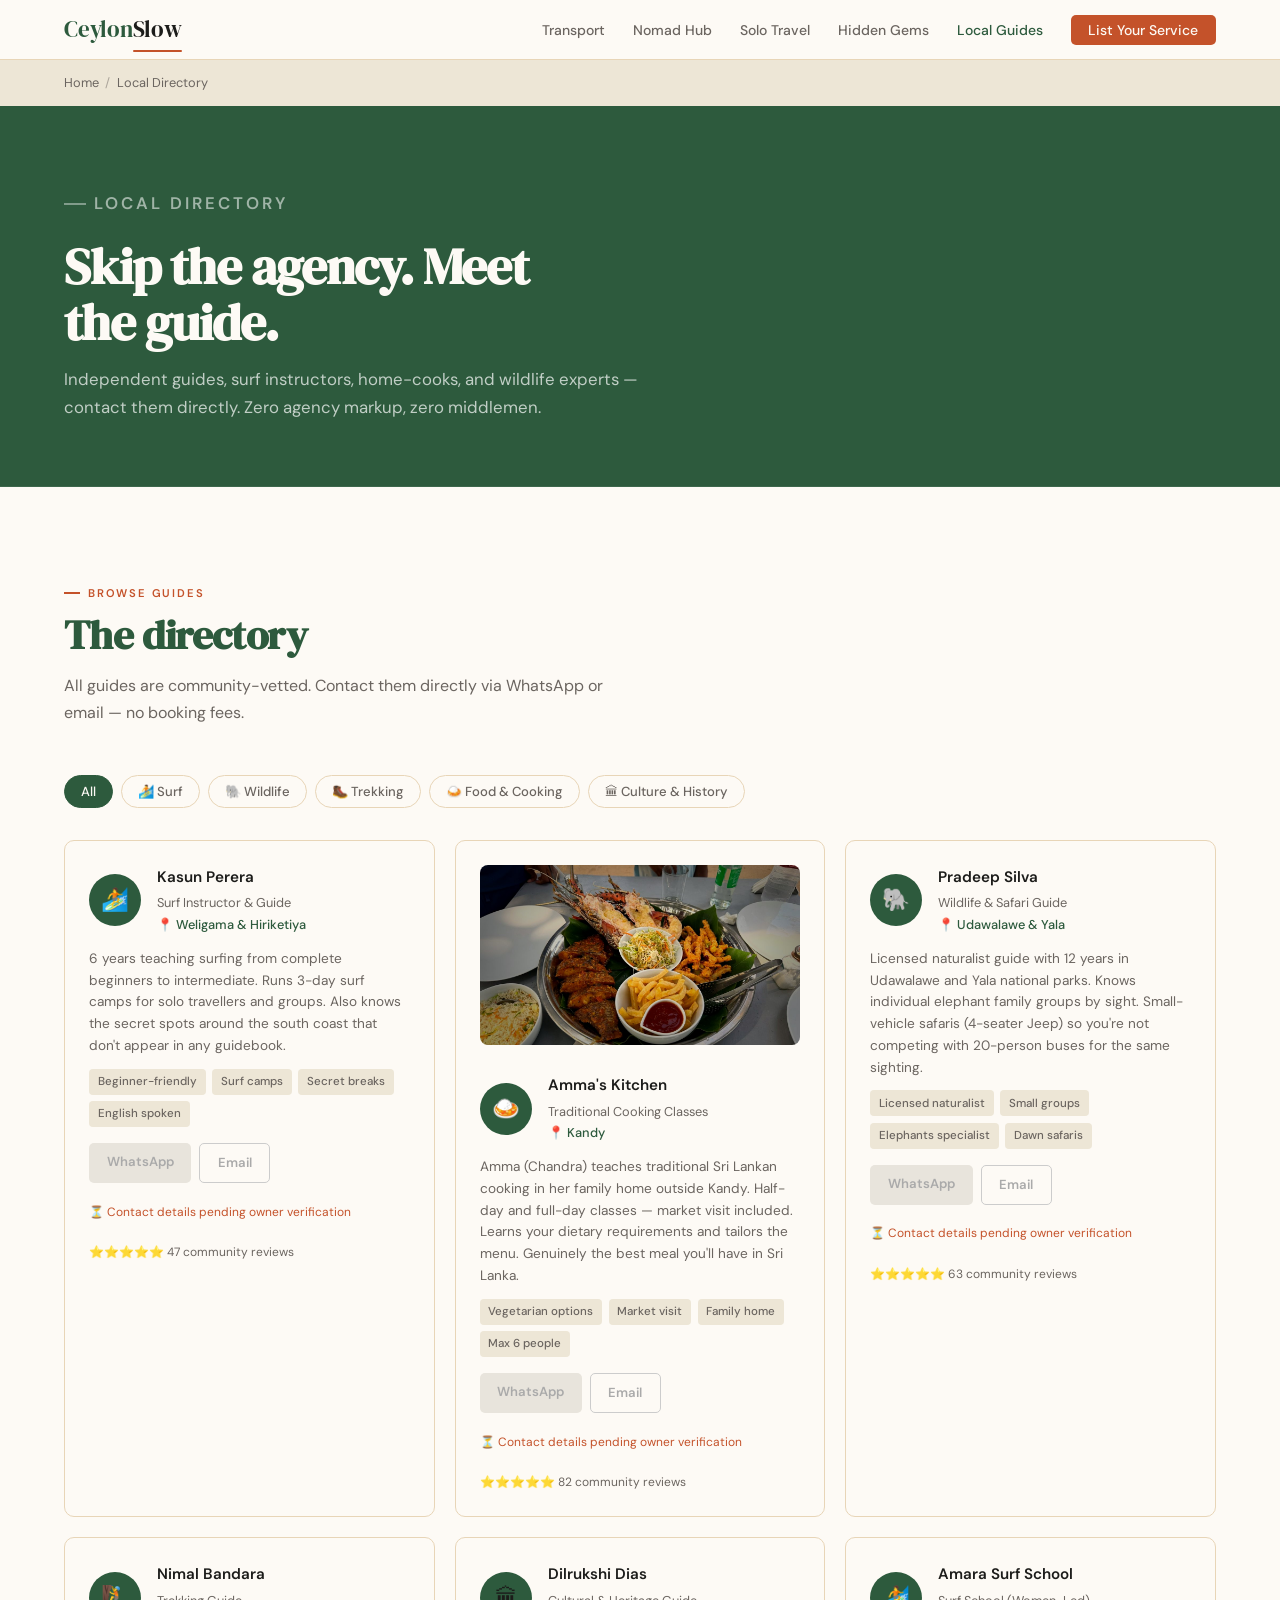
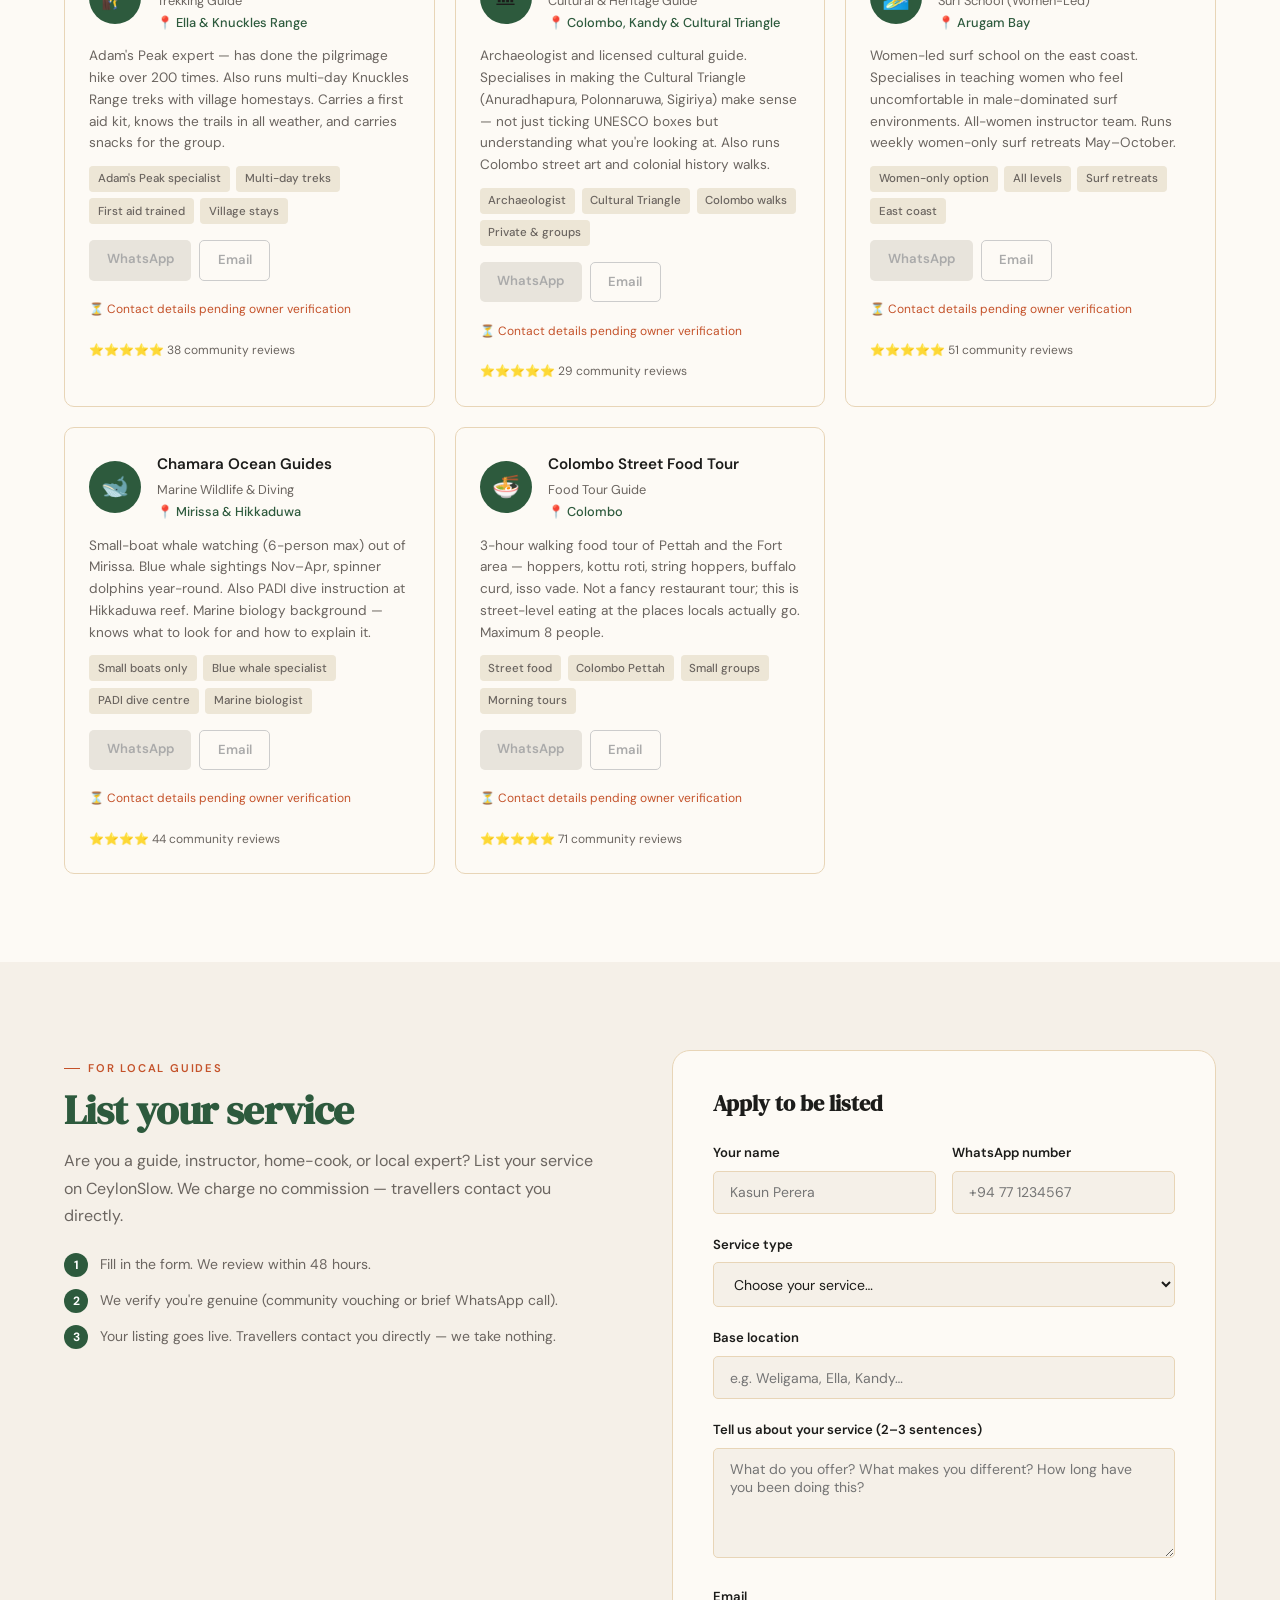
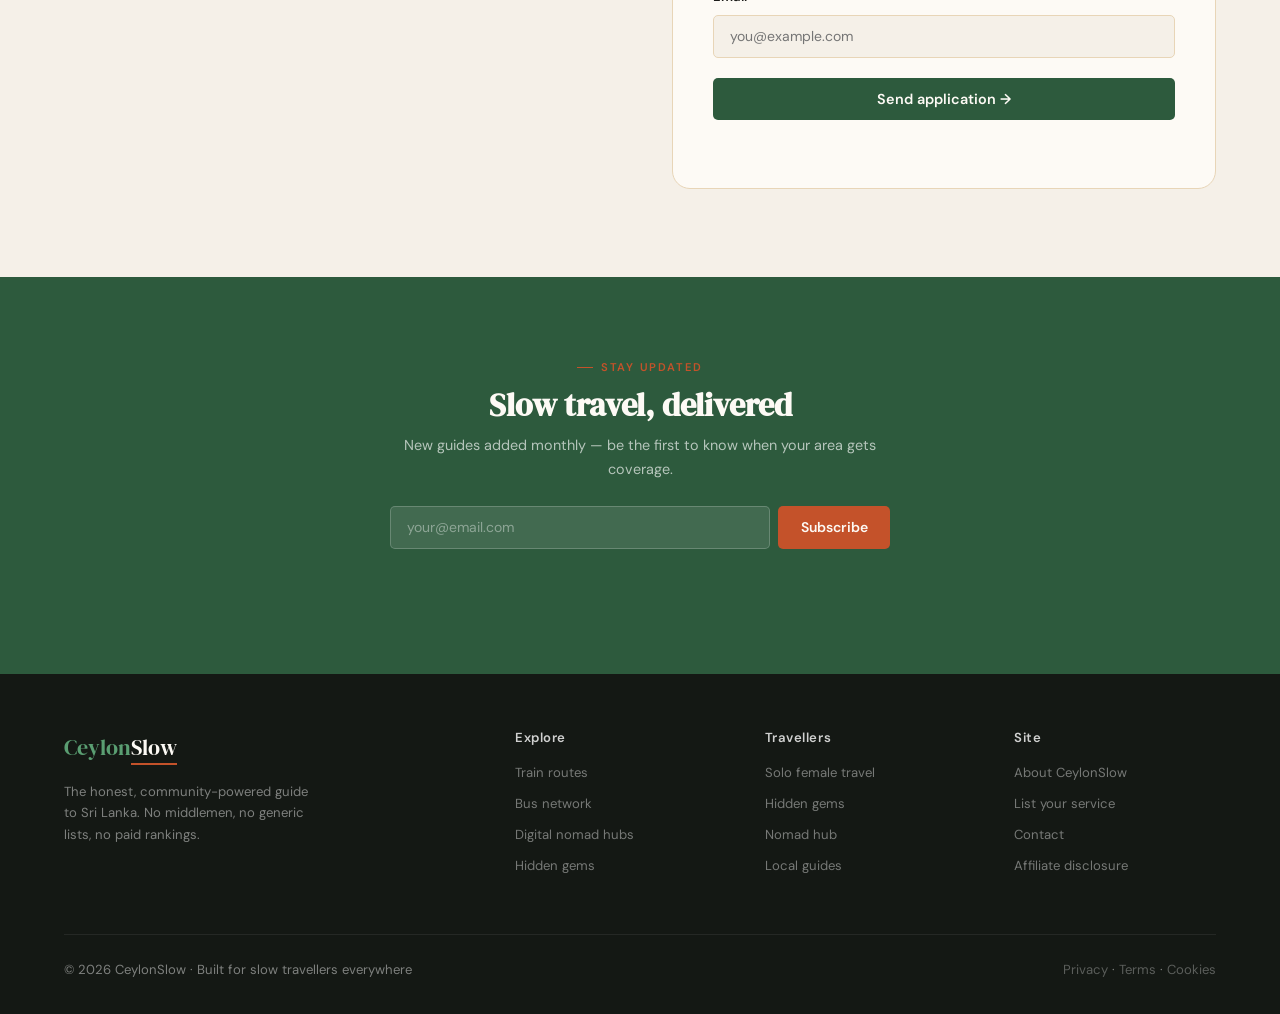
==== commit 82b94162: "Add personal seafood photo to food guide card" ====
--- a/directory.html
+++ b/directory.html
@@ -91,6 +91,7 @@
     </div>
 
     <div class="guide-card" data-category="food">
+      <img src="img/seafood-beach-srilanka.jpg" alt="Fresh Sri Lankan seafood platter on the beach" style="width:100%;aspect-ratio:16/9;object-fit:cover;border-radius:8px;margin-bottom:1rem;display:block;"/>
       <div class="guide-header">
         <div class="guide-avatar">🍛</div>
         <div>
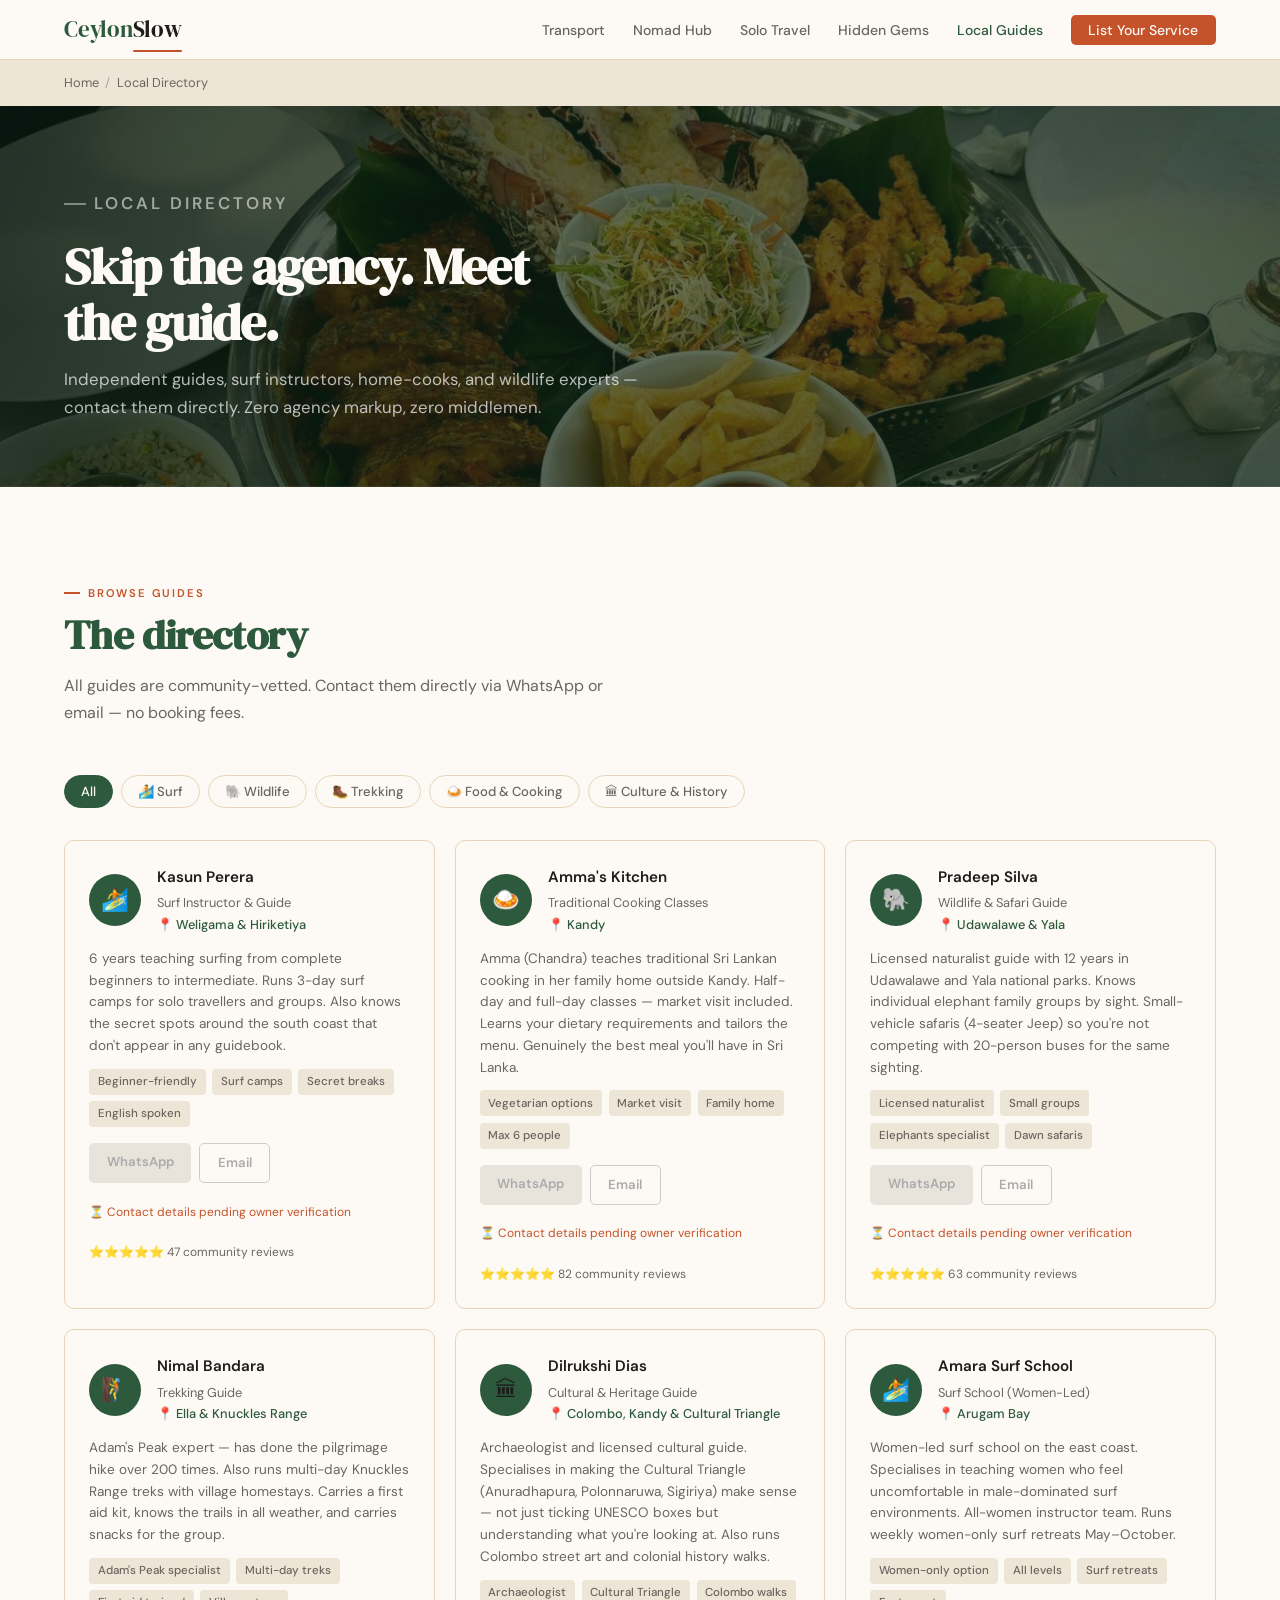
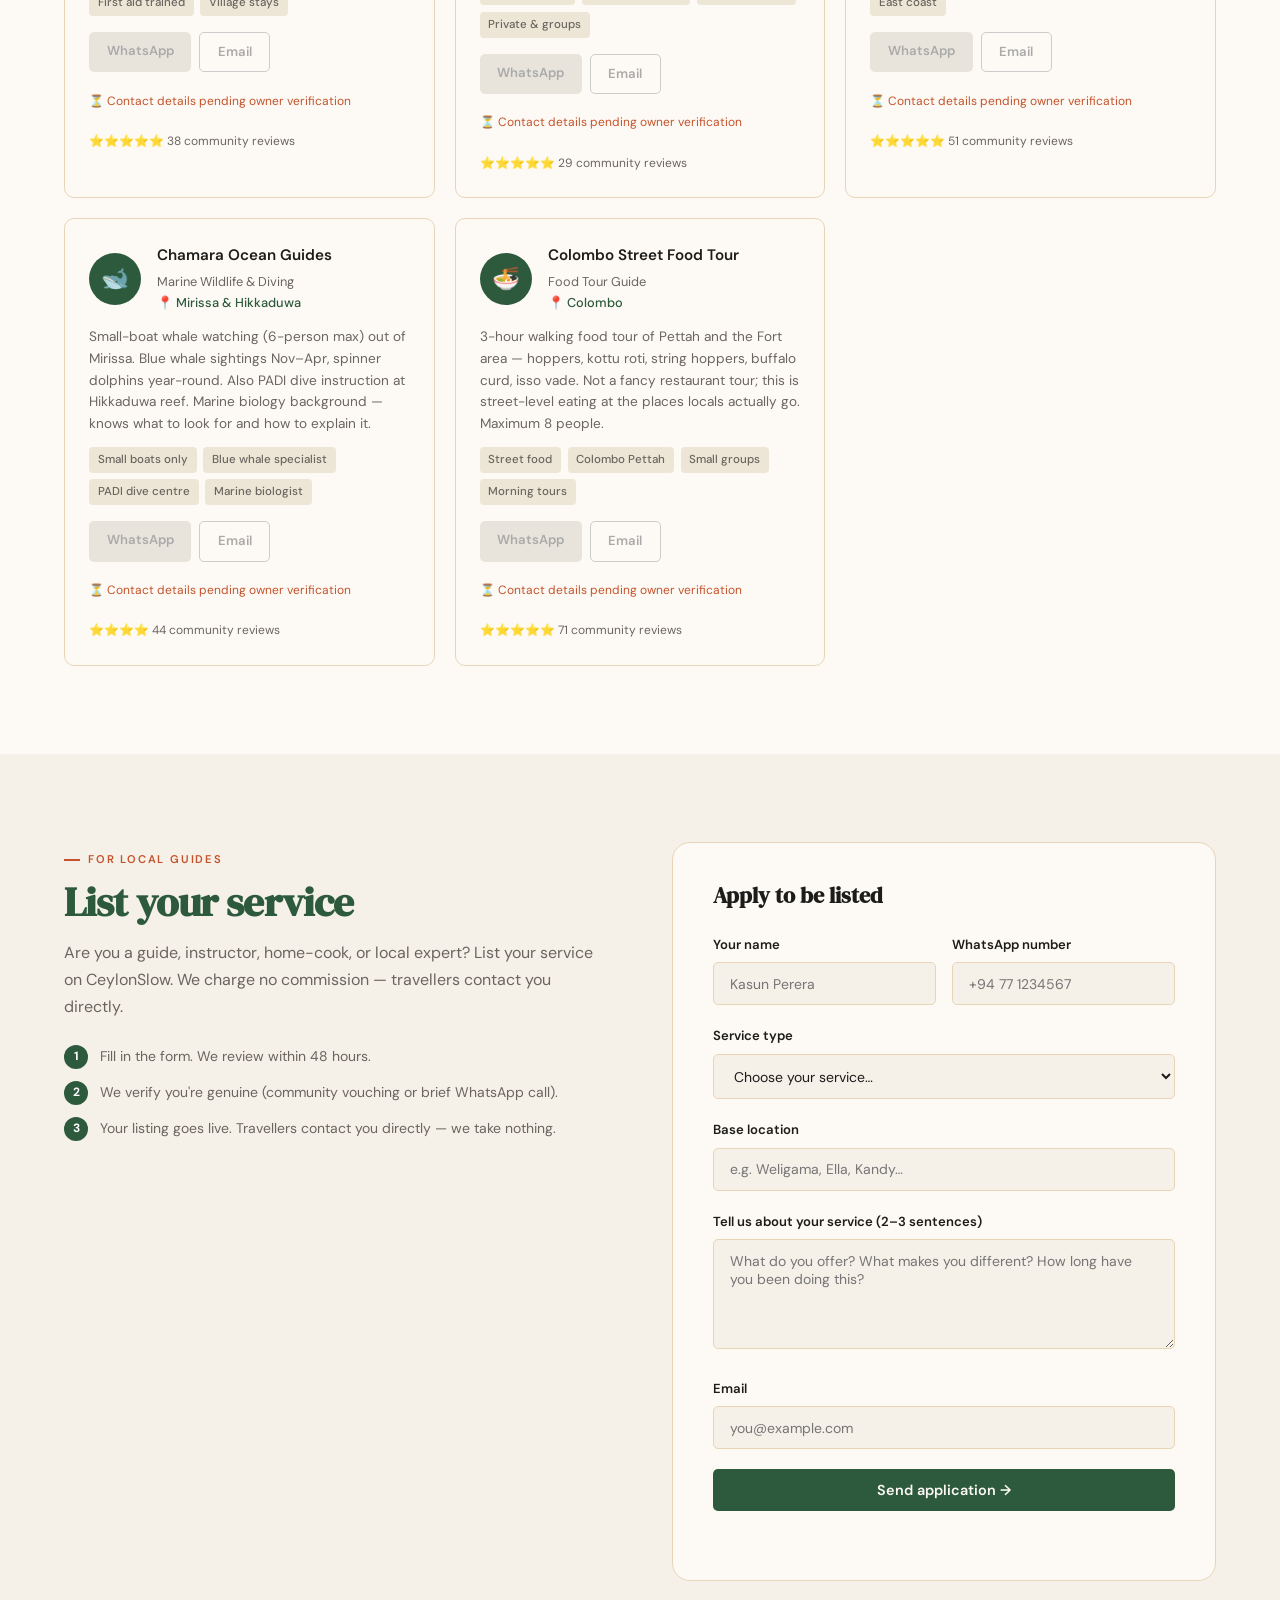
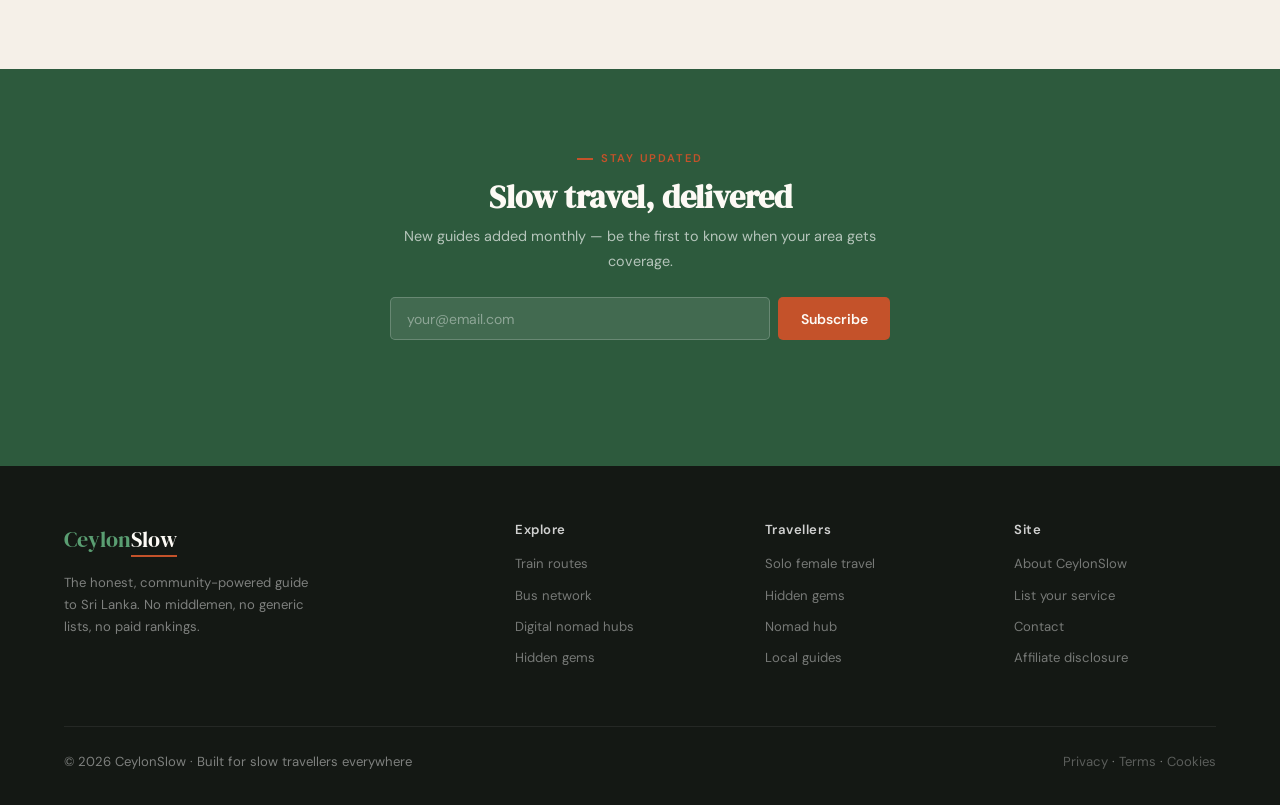
==== commit 88c0db3e: "Use seafood photo as directory page hero background" ====
--- a/directory.html
+++ b/directory.html
@@ -43,7 +43,7 @@
   <a href="index.html">Home</a> <span>/</span> Local Directory
 </div>
 
-<div class="inner-hero">
+<div class="inner-hero" style="background:linear-gradient(135deg,rgba(10,30,16,0.72) 0%,rgba(20,50,28,0.55) 100%),url('img/seafood-beach-srilanka.jpg') center/cover no-repeat;">
   <p class="eyebrow">Local Directory</p>
   <h1>Skip the agency. Meet the guide.</h1>
   <p>Independent guides, surf instructors, home-cooks, and wildlife experts — contact them directly. Zero agency markup, zero middlemen.</p>
@@ -91,7 +91,6 @@
     </div>
 
     <div class="guide-card" data-category="food">
-      <img src="img/seafood-beach-srilanka.jpg" alt="Fresh Sri Lankan seafood platter on the beach" style="width:100%;aspect-ratio:16/9;object-fit:cover;border-radius:8px;margin-bottom:1rem;display:block;"/>
       <div class="guide-header">
         <div class="guide-avatar">🍛</div>
         <div>
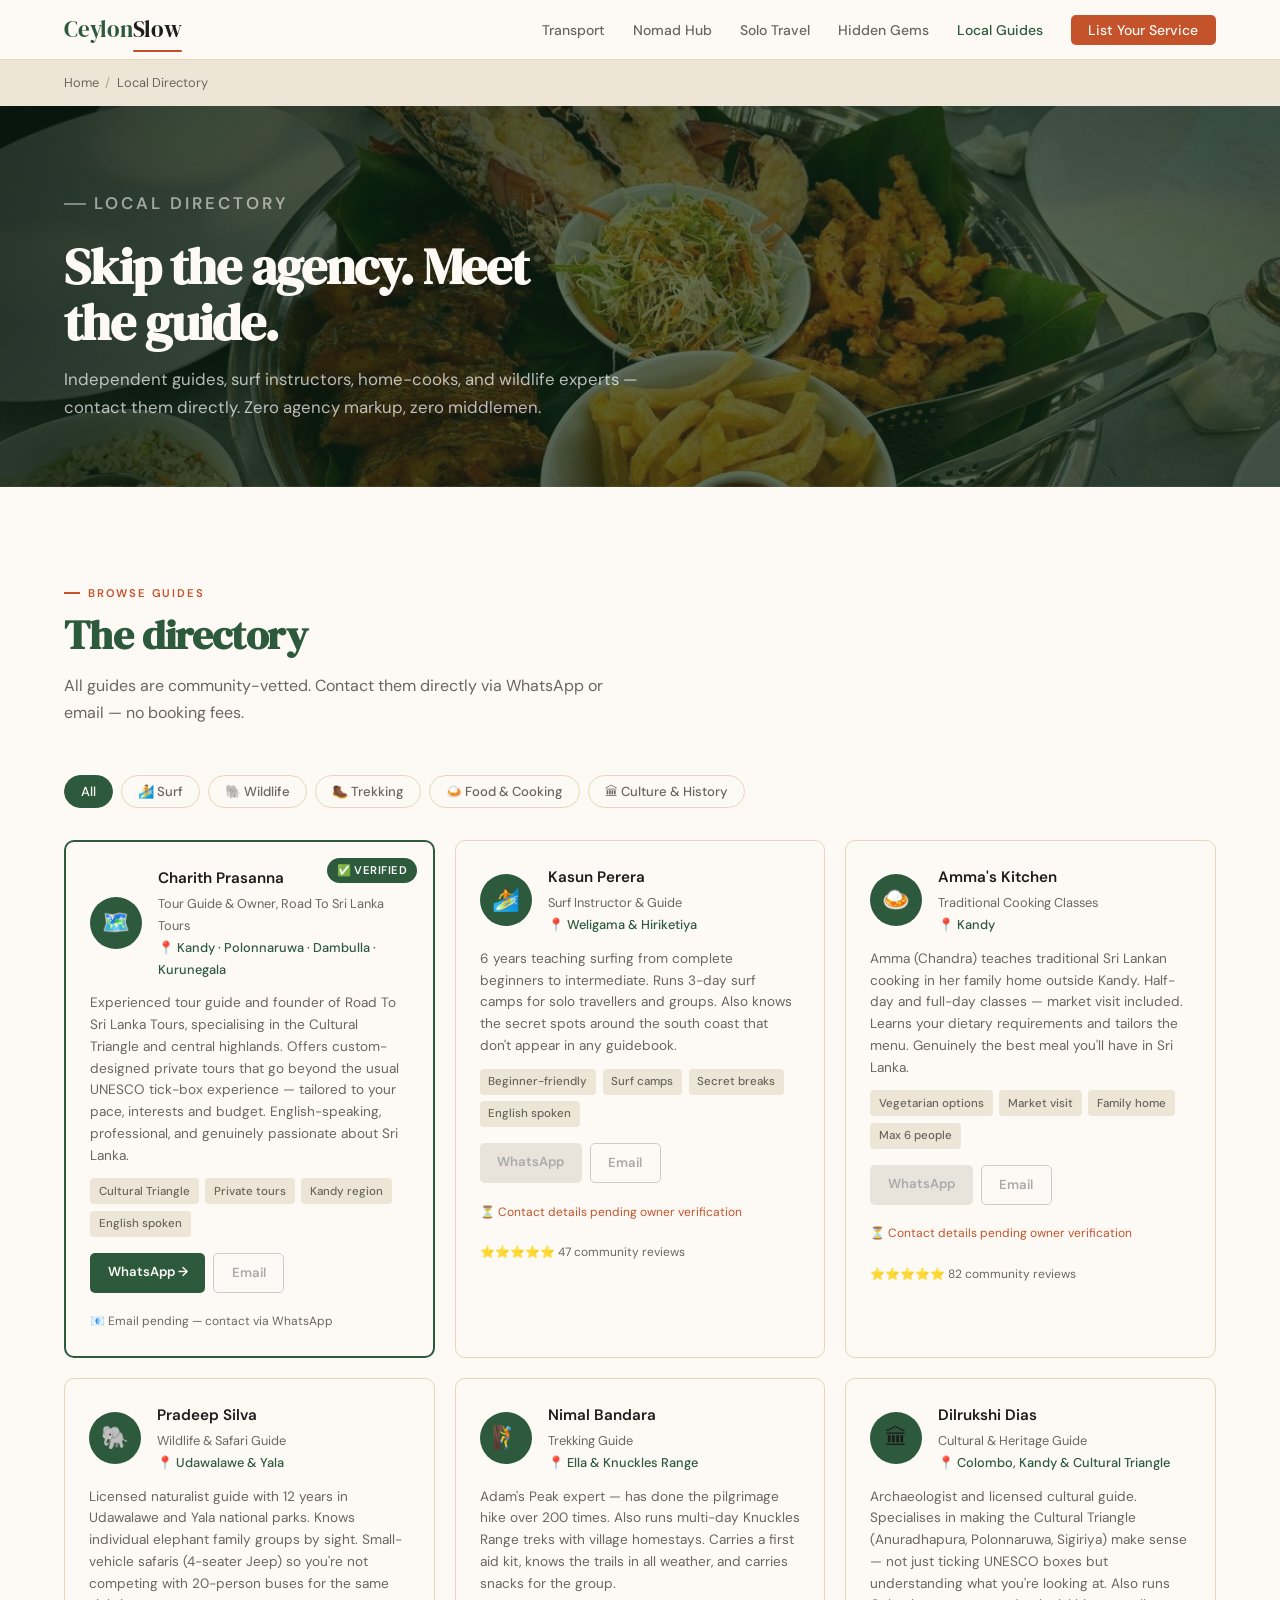
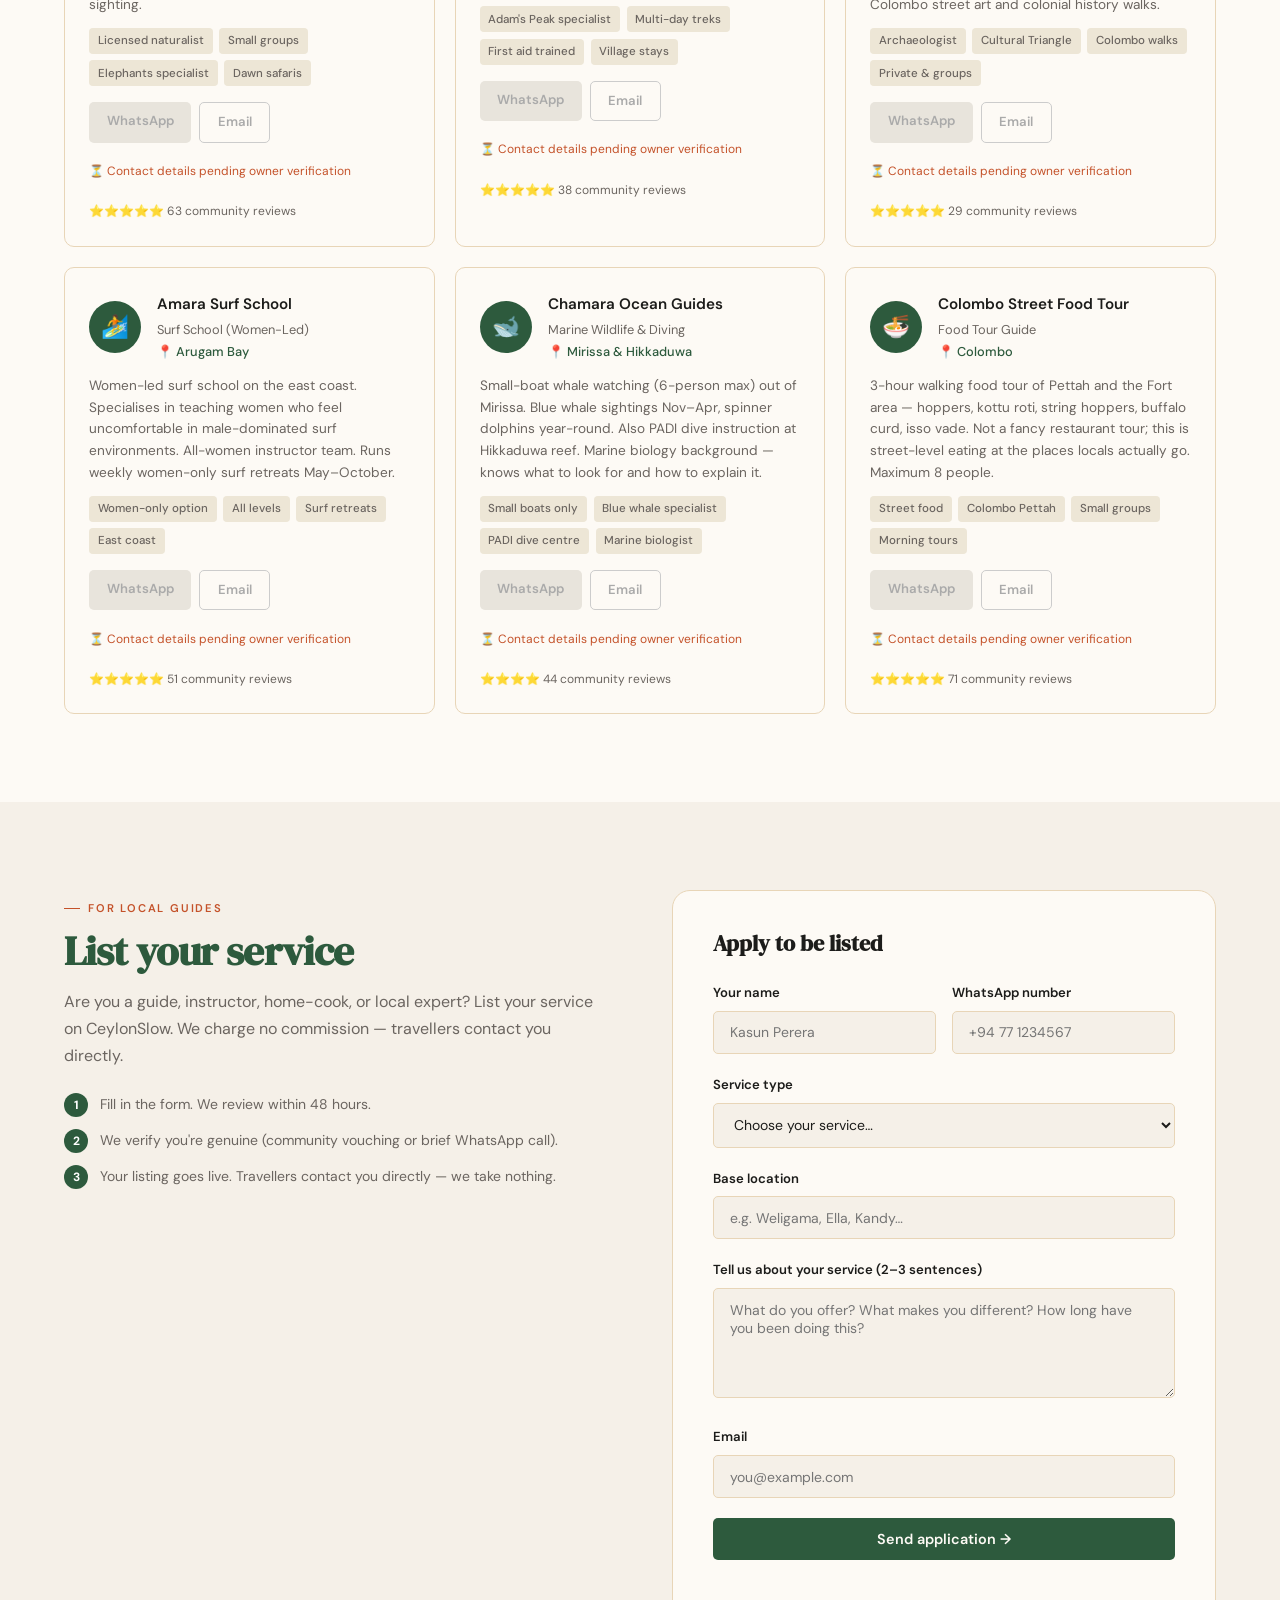
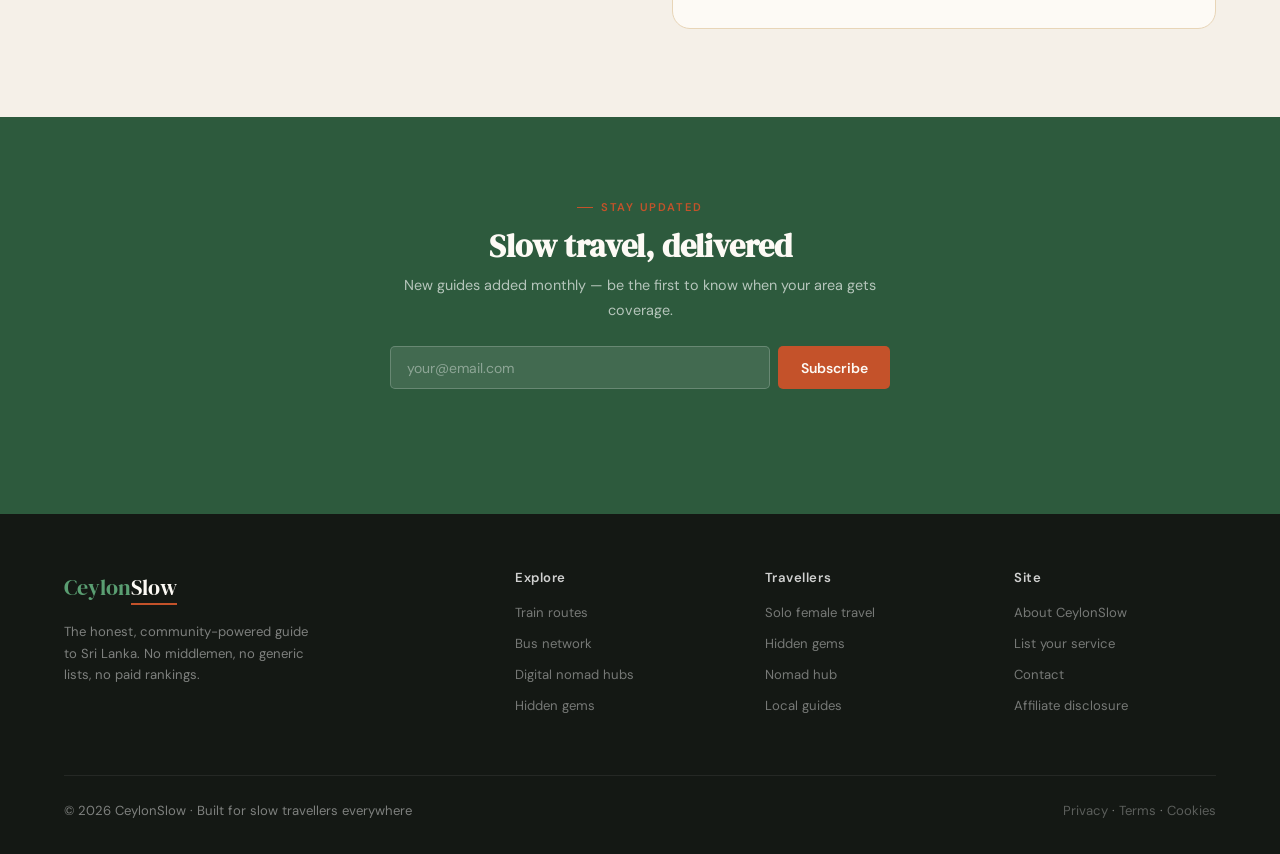
==== commit 5de50d2c: "Add Charith Prasanna as first verified pilot guide with live WhatsApp link" ====
--- a/directory.html
+++ b/directory.html
@@ -66,6 +66,31 @@
 
   <div class="guide-grid">
 
+    <!-- VERIFIED PILOT GUIDE -->
+    <div class="guide-card" data-category="culture" style="border:2px solid var(--jungle);position:relative;">
+      <div style="position:absolute;top:1rem;right:1rem;background:var(--jungle);color:white;font-size:0.7rem;font-weight:600;padding:0.2rem 0.6rem;border-radius:20px;letter-spacing:0.04em;">✅ VERIFIED</div>
+      <div class="guide-header">
+        <div class="guide-avatar">🗺️</div>
+        <div>
+          <div class="guide-name">Charith Prasanna</div>
+          <div class="guide-role">Tour Guide &amp; Owner, Road To Sri Lanka Tours</div>
+          <div class="guide-location">📍 Kandy · Polonnaruwa · Dambulla · Kurunegala</div>
+        </div>
+      </div>
+      <p class="guide-desc">Experienced tour guide and founder of Road To Sri Lanka Tours, specialising in the Cultural Triangle and central highlands. Offers custom-designed private tours that go beyond the usual UNESCO tick-box experience — tailored to your pace, interests and budget. English-speaking, professional, and genuinely passionate about Sri Lanka.</p>
+      <div class="guide-tags">
+        <span class="guide-tag">Cultural Triangle</span>
+        <span class="guide-tag">Private tours</span>
+        <span class="guide-tag">Kandy region</span>
+        <span class="guide-tag">English spoken</span>
+      </div>
+      <div class="guide-actions">
+        <a href="https://wa.me/94773888320" class="btn btn-sm btn-jungle" target="_blank" rel="noopener">WhatsApp →</a>
+        <span class="btn btn-sm" style="background:transparent;color:#aaa;cursor:not-allowed;pointer-events:none;border:1px solid #ccc;">Email</span>
+      </div>
+      <p style="font-size:0.75rem;color:var(--muted);margin-top:0.4rem;">📧 Email pending — contact via WhatsApp</p>
+    </div>
+
     <div class="guide-card" data-category="surf">
       <div class="guide-header">
         <div class="guide-avatar">🏄</div>
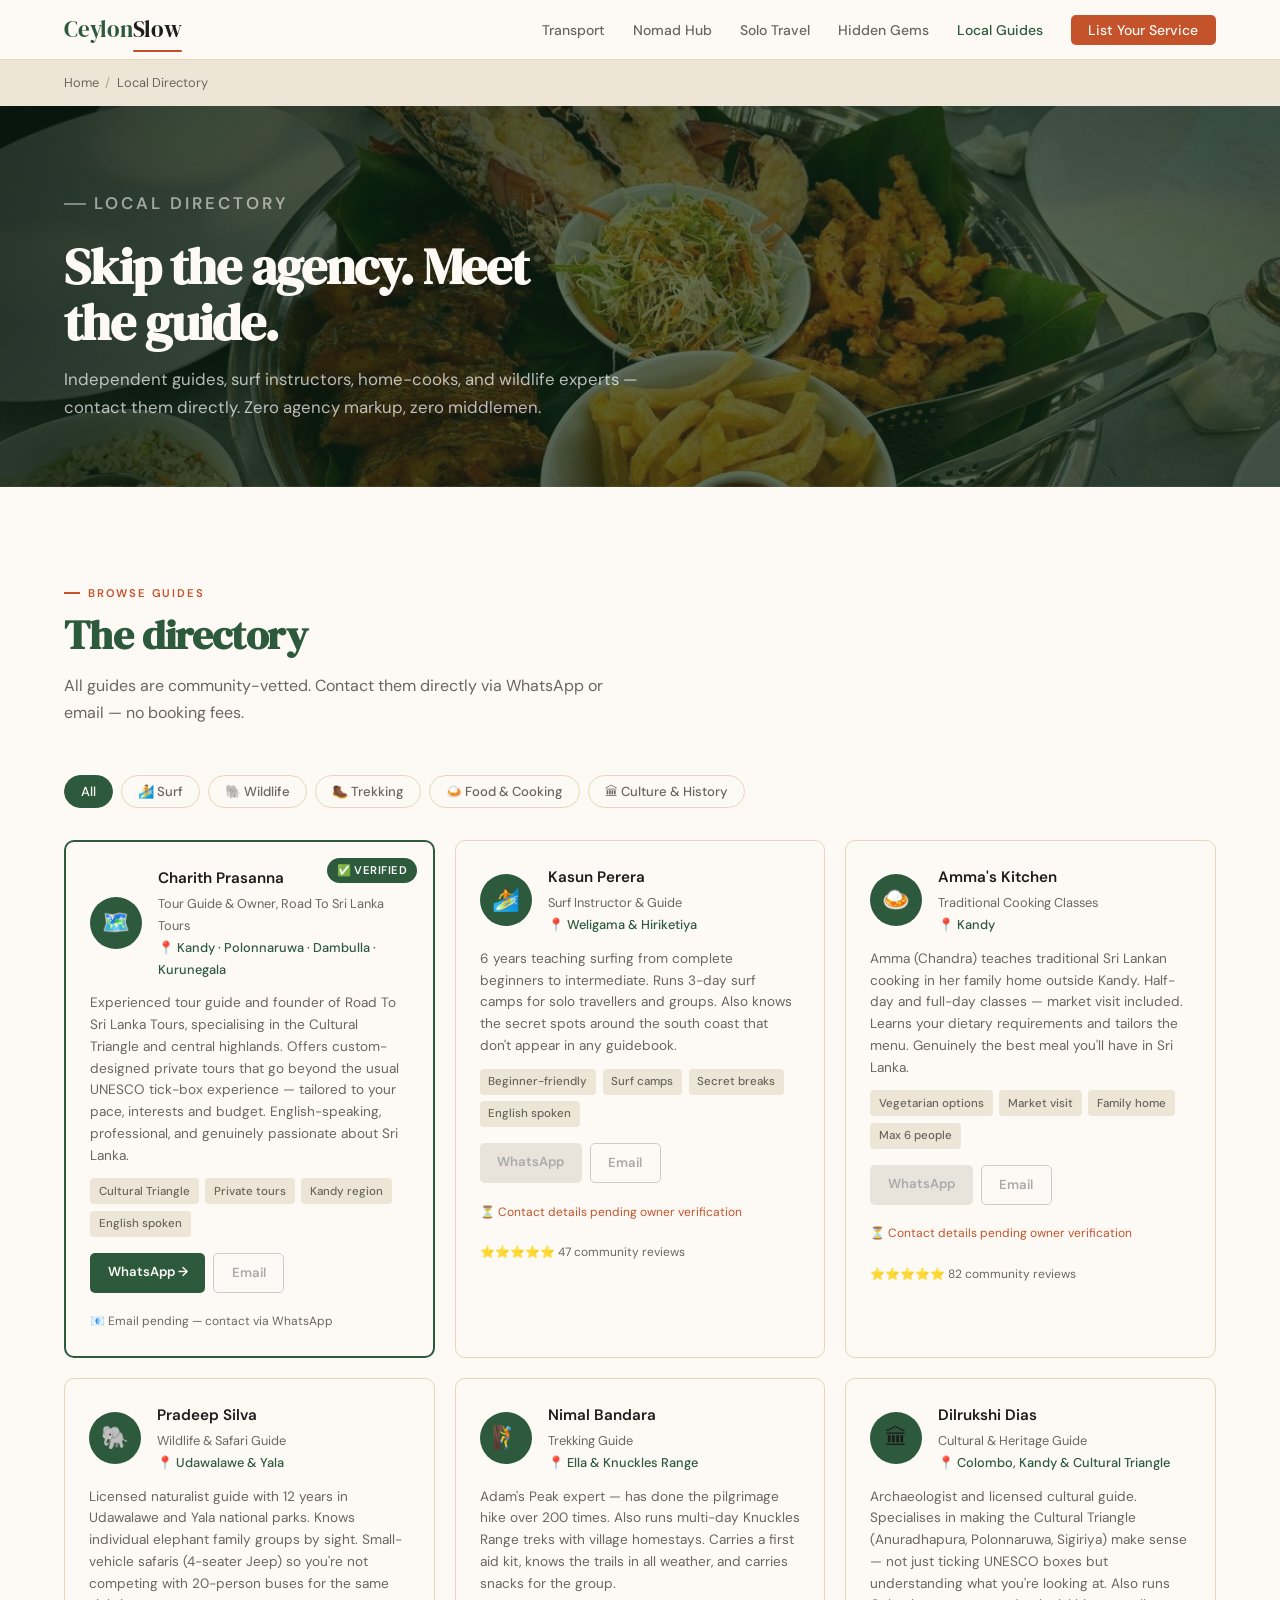
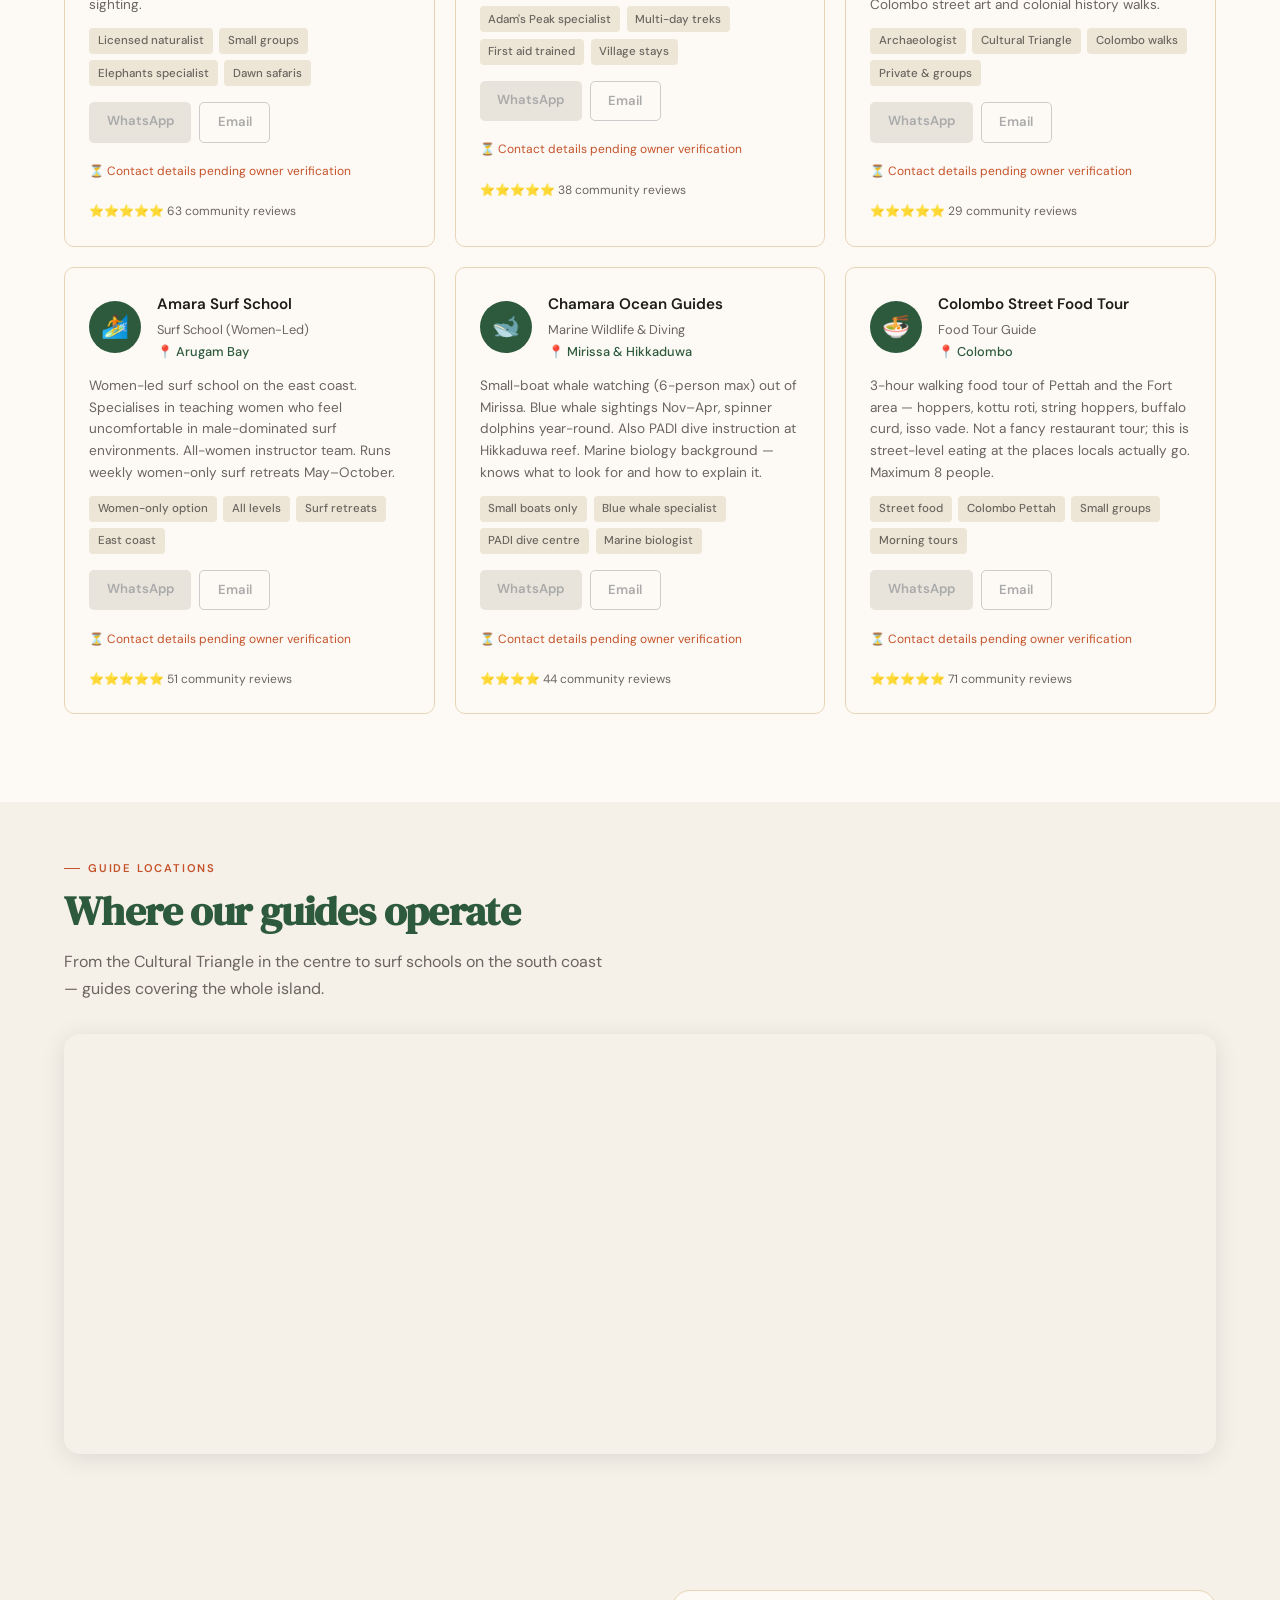
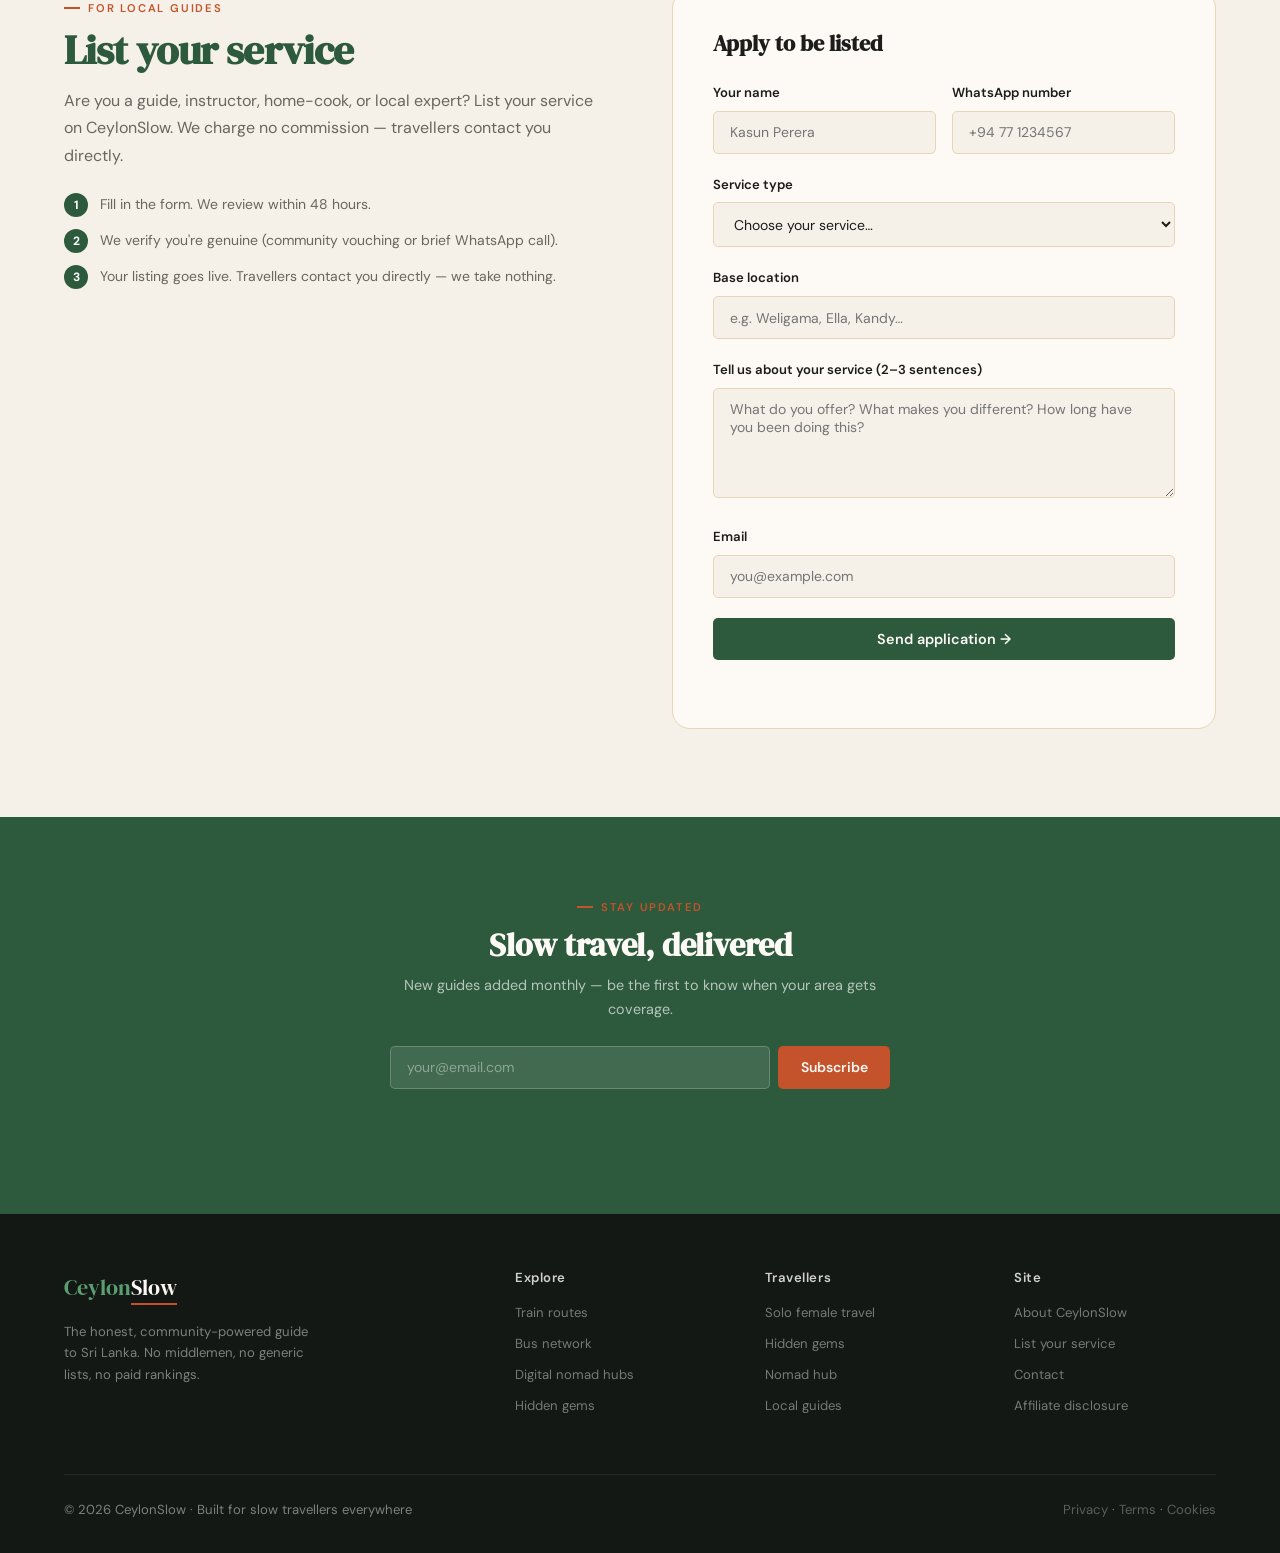
==== commit 2eb78e60: "Add Google Maps embeds to transport, gems, and directory pages" ====
--- a/directory.html
+++ b/directory.html
@@ -286,6 +286,22 @@
   </div>
 </section>
 
+<!-- MAP SECTION -->
+<section style="background:var(--page);padding-top:3rem;padding-bottom:3rem;">
+  <div class="section-eyebrow">Guide locations</div>
+  <h2 class="section-title">Where our guides operate</h2>
+  <p class="section-desc" style="margin-bottom:2rem;">From the Cultural Triangle in the centre to surf schools on the south coast — guides covering the whole island.</p>
+  <div style="border-radius:16px;overflow:hidden;box-shadow:0 4px 24px rgba(0,0,0,0.10);">
+    <iframe
+      src="https://maps.google.com/maps?q=kandy+polonnaruwa+dambulla+sri+lanka&t=p&z=8&ie=UTF8&iwloc=&output=embed"
+      width="100%" height="420" style="border:0;display:block;"
+      allowfullscreen="" loading="lazy"
+      referrerpolicy="no-referrer-when-downgrade"
+      title="Sri Lanka guide locations map">
+    </iframe>
+  </div>
+</section>
+
 <!-- LIST YOUR SERVICE -->
 <section style="background:var(--page);" id="list">
   <div style="display:grid;grid-template-columns:1fr 1fr;gap:4rem;align-items:flex-start;">
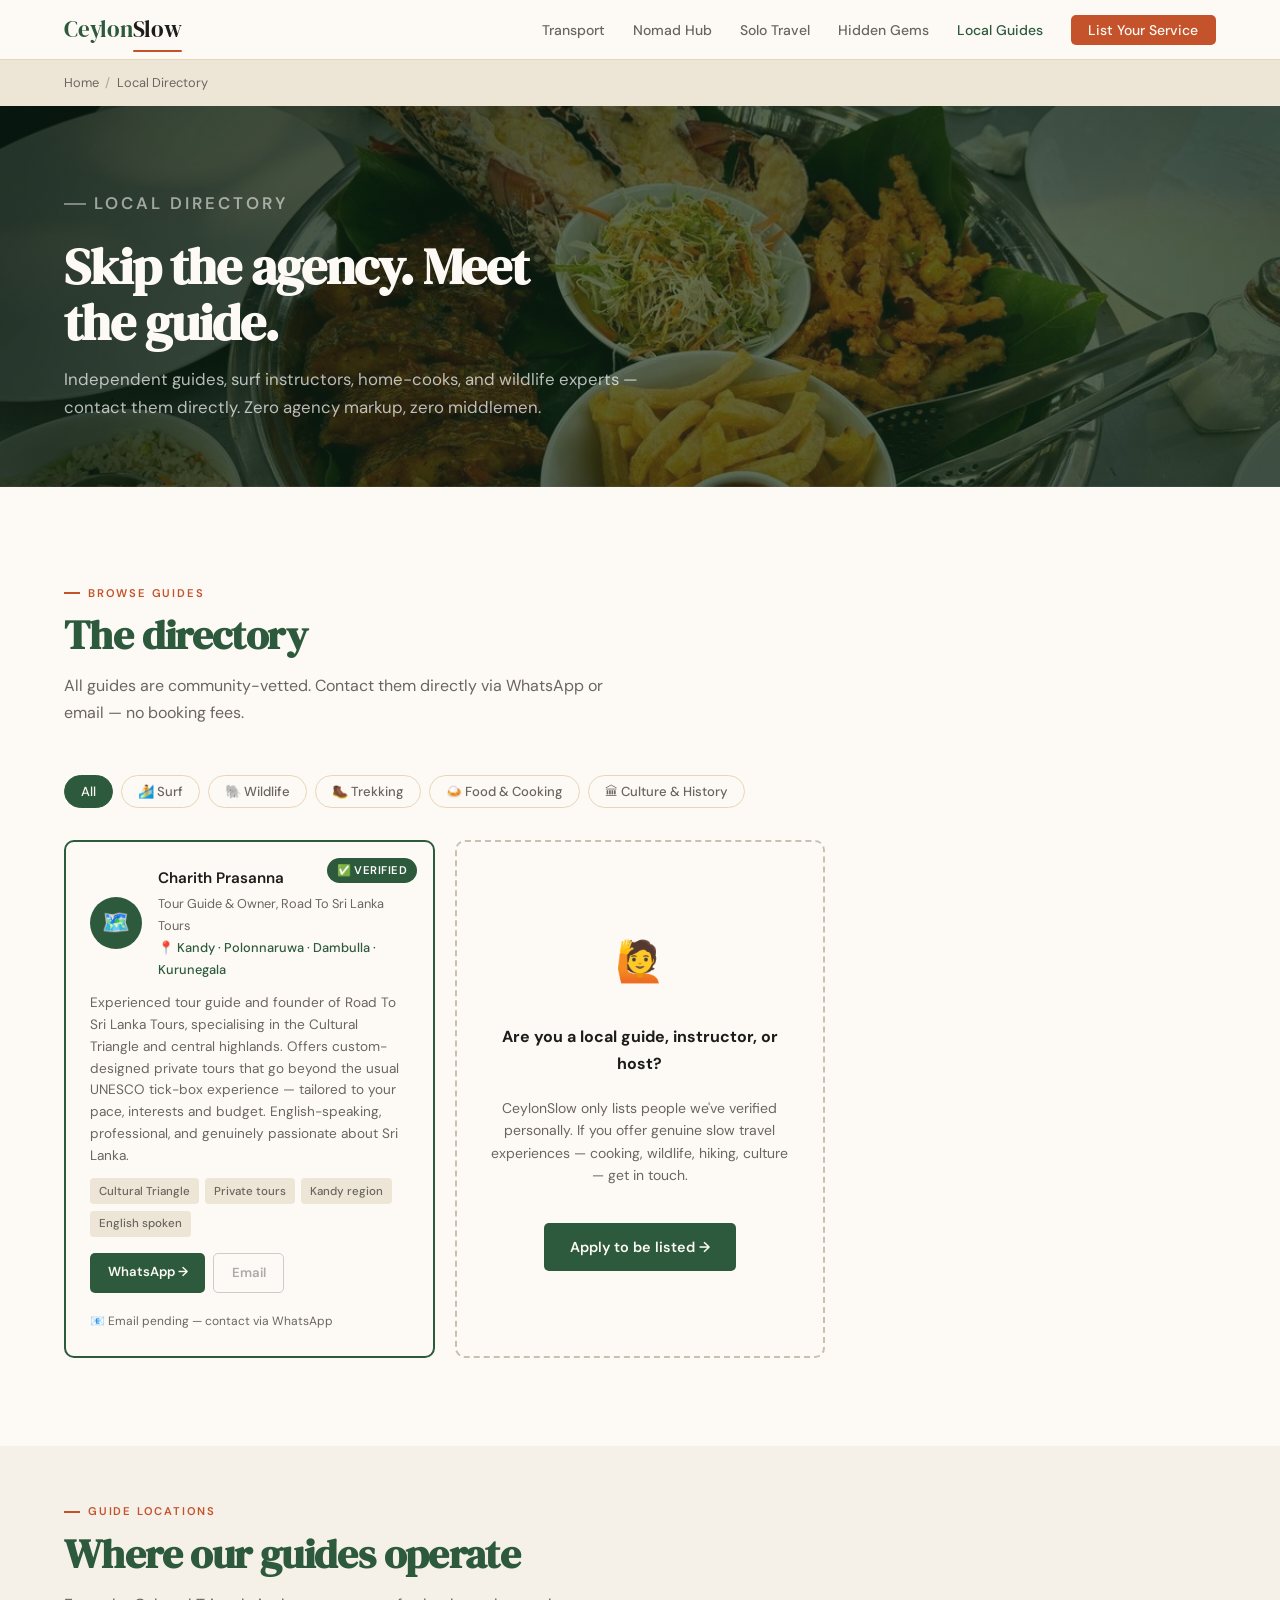
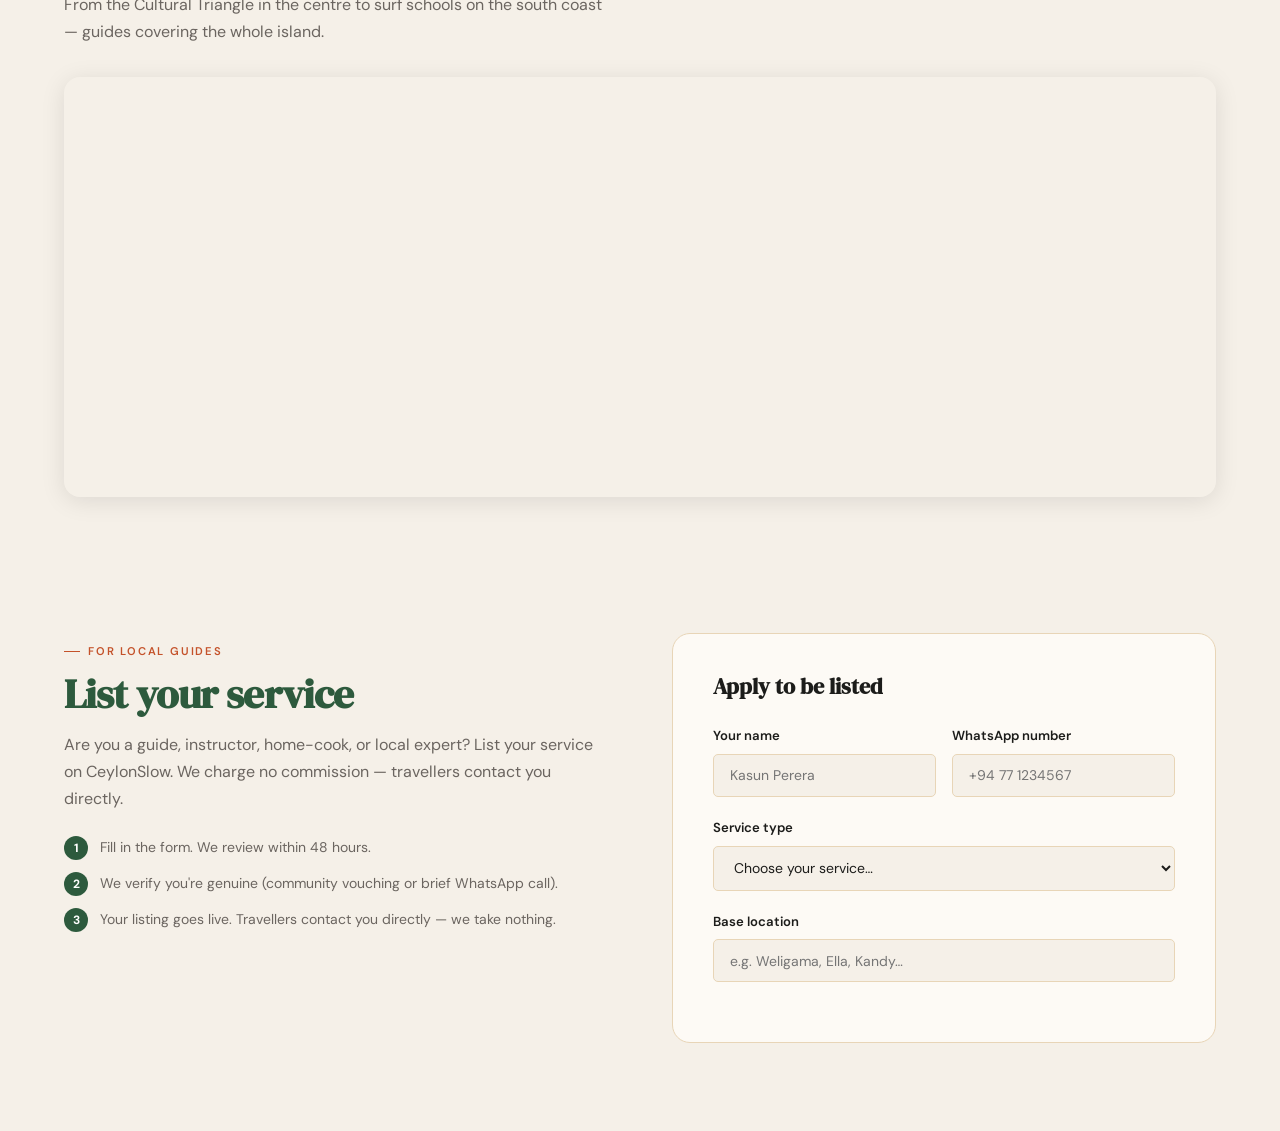
==== commit 26b956c7: "Remove fabricated guide listings, keep only verified Charith + CTA" ====
--- a/directory.html
+++ b/directory.html
@@ -91,196 +91,13 @@
       <p style="font-size:0.75rem;color:var(--muted);margin-top:0.4rem;">📧 Email pending — contact via WhatsApp</p>
     </div>
 
-    <div class="guide-card" data-category="surf">
-      <div class="guide-header">
-        <div class="guide-avatar">🏄</div>
-        <div>
-          <div class="guide-name">Kasun Perera</div>
-          <div class="guide-role">Surf Instructor &amp; Guide</div>
-          <div class="guide-location">📍 Weligama &amp; Hiriketiya</div>
-        </div>
-      </div>
-      <p class="guide-desc">6 years teaching surfing from complete beginners to intermediate. Runs 3-day surf camps for solo travellers and groups. Also knows the secret spots around the south coast that don't appear in any guidebook.</p>
-      <div class="guide-tags">
-        <span class="guide-tag">Beginner-friendly</span>
-        <span class="guide-tag">Surf camps</span>
-        <span class="guide-tag">Secret breaks</span>
-        <span class="guide-tag">English spoken</span>
-      </div>
-      <div class="guide-actions">
-        <span class="btn btn-sm" style="background:#e8e4dc;color:#aaa;cursor:not-allowed;pointer-events:none;border:none;">WhatsApp</span>
-        <span class="btn btn-sm" style="background:transparent;color:#aaa;cursor:not-allowed;pointer-events:none;border:1px solid #ccc;">Email</span>
-      </div>
-      <p style="font-size:0.75rem;color:var(--terra);margin-top:0.4rem;">⏳ Contact details pending owner verification</p>
-      <p style="font-size:0.75rem;color:var(--muted);margin-top:0.5rem;">⭐⭐⭐⭐⭐ 47 community reviews</p>
-    </div>
 
-    <div class="guide-card" data-category="food">
-      <div class="guide-header">
-        <div class="guide-avatar">🍛</div>
-        <div>
-          <div class="guide-name">Amma's Kitchen</div>
-          <div class="guide-role">Traditional Cooking Classes</div>
-          <div class="guide-location">📍 Kandy</div>
-        </div>
-      </div>
-      <p class="guide-desc">Amma (Chandra) teaches traditional Sri Lankan cooking in her family home outside Kandy. Half-day and full-day classes — market visit included. Learns your dietary requirements and tailors the menu. Genuinely the best meal you'll have in Sri Lanka.</p>
-      <div class="guide-tags">
-        <span class="guide-tag">Vegetarian options</span>
-        <span class="guide-tag">Market visit</span>
-        <span class="guide-tag">Family home</span>
-        <span class="guide-tag">Max 6 people</span>
-      </div>
-      <div class="guide-actions">
-        <span class="btn btn-sm" style="background:#e8e4dc;color:#aaa;cursor:not-allowed;pointer-events:none;border:none;">WhatsApp</span>
-        <span class="btn btn-sm" style="background:transparent;color:#aaa;cursor:not-allowed;pointer-events:none;border:1px solid #ccc;">Email</span>
-      </div>
-      <p style="font-size:0.75rem;color:var(--terra);margin-top:0.4rem;">⏳ Contact details pending owner verification</p>
-      <p style="font-size:0.75rem;color:var(--muted);margin-top:0.5rem;">⭐⭐⭐⭐⭐ 82 community reviews</p>
-    </div>
-
-    <div class="guide-card" data-category="wildlife">
-      <div class="guide-header">
-        <div class="guide-avatar">🐘</div>
-        <div>
-          <div class="guide-name">Pradeep Silva</div>
-          <div class="guide-role">Wildlife &amp; Safari Guide</div>
-          <div class="guide-location">📍 Udawalawe &amp; Yala</div>
-        </div>
-      </div>
-      <p class="guide-desc">Licensed naturalist guide with 12 years in Udawalawe and Yala national parks. Knows individual elephant family groups by sight. Small-vehicle safaris (4-seater Jeep) so you're not competing with 20-person buses for the same sighting.</p>
-      <div class="guide-tags">
-        <span class="guide-tag">Licensed naturalist</span>
-        <span class="guide-tag">Small groups</span>
-        <span class="guide-tag">Elephants specialist</span>
-        <span class="guide-tag">Dawn safaris</span>
-      </div>
-      <div class="guide-actions">
-        <span class="btn btn-sm" style="background:#e8e4dc;color:#aaa;cursor:not-allowed;pointer-events:none;border:none;">WhatsApp</span>
-        <span class="btn btn-sm" style="background:transparent;color:#aaa;cursor:not-allowed;pointer-events:none;border:1px solid #ccc;">Email</span>
-      </div>
-      <p style="font-size:0.75rem;color:var(--terra);margin-top:0.4rem;">⏳ Contact details pending owner verification</p>
-      <p style="font-size:0.75rem;color:var(--muted);margin-top:0.5rem;">⭐⭐⭐⭐⭐ 63 community reviews</p>
-    </div>
-
-    <div class="guide-card" data-category="trekking">
-      <div class="guide-header">
-        <div class="guide-avatar">🧗</div>
-        <div>
-          <div class="guide-name">Nimal Bandara</div>
-          <div class="guide-role">Trekking Guide</div>
-          <div class="guide-location">📍 Ella &amp; Knuckles Range</div>
-        </div>
-      </div>
-      <p class="guide-desc">Adam's Peak expert — has done the pilgrimage hike over 200 times. Also runs multi-day Knuckles Range treks with village homestays. Carries a first aid kit, knows the trails in all weather, and carries snacks for the group.</p>
-      <div class="guide-tags">
-        <span class="guide-tag">Adam's Peak specialist</span>
-        <span class="guide-tag">Multi-day treks</span>
-        <span class="guide-tag">First aid trained</span>
-        <span class="guide-tag">Village stays</span>
-      </div>
-      <div class="guide-actions">
-        <span class="btn btn-sm" style="background:#e8e4dc;color:#aaa;cursor:not-allowed;pointer-events:none;border:none;">WhatsApp</span>
-        <span class="btn btn-sm" style="background:transparent;color:#aaa;cursor:not-allowed;pointer-events:none;border:1px solid #ccc;">Email</span>
-      </div>
-      <p style="font-size:0.75rem;color:var(--terra);margin-top:0.4rem;">⏳ Contact details pending owner verification</p>
-      <p style="font-size:0.75rem;color:var(--muted);margin-top:0.5rem;">⭐⭐⭐⭐⭐ 38 community reviews</p>
-    </div>
-
-    <div class="guide-card" data-category="culture">
-      <div class="guide-header">
-        <div class="guide-avatar">🏛</div>
-        <div>
-          <div class="guide-name">Dilrukshi Dias</div>
-          <div class="guide-role">Cultural &amp; Heritage Guide</div>
-          <div class="guide-location">📍 Colombo, Kandy &amp; Cultural Triangle</div>
-        </div>
-      </div>
-      <p class="guide-desc">Archaeologist and licensed cultural guide. Specialises in making the Cultural Triangle (Anuradhapura, Polonnaruwa, Sigiriya) make sense — not just ticking UNESCO boxes but understanding what you're looking at. Also runs Colombo street art and colonial history walks.</p>
-      <div class="guide-tags">
-        <span class="guide-tag">Archaeologist</span>
-        <span class="guide-tag">Cultural Triangle</span>
-        <span class="guide-tag">Colombo walks</span>
-        <span class="guide-tag">Private &amp; groups</span>
-      </div>
-      <div class="guide-actions">
-        <span class="btn btn-sm" style="background:#e8e4dc;color:#aaa;cursor:not-allowed;pointer-events:none;border:none;">WhatsApp</span>
-        <span class="btn btn-sm" style="background:transparent;color:#aaa;cursor:not-allowed;pointer-events:none;border:1px solid #ccc;">Email</span>
-      </div>
-      <p style="font-size:0.75rem;color:var(--terra);margin-top:0.4rem;">⏳ Contact details pending owner verification</p>
-      <p style="font-size:0.75rem;color:var(--muted);margin-top:0.5rem;">⭐⭐⭐⭐⭐ 29 community reviews</p>
-    </div>
-
-    <div class="guide-card" data-category="surf">
-      <div class="guide-header">
-        <div class="guide-avatar">🏄</div>
-        <div>
-          <div class="guide-name">Amara Surf School</div>
-          <div class="guide-role">Surf School (Women-Led)</div>
-          <div class="guide-location">📍 Arugam Bay</div>
-        </div>
-      </div>
-      <p class="guide-desc">Women-led surf school on the east coast. Specialises in teaching women who feel uncomfortable in male-dominated surf environments. All-women instructor team. Runs weekly women-only surf retreats May–October.</p>
-      <div class="guide-tags">
-        <span class="guide-tag">Women-only option</span>
-        <span class="guide-tag">All levels</span>
-        <span class="guide-tag">Surf retreats</span>
-        <span class="guide-tag">East coast</span>
-      </div>
-      <div class="guide-actions">
-        <span class="btn btn-sm" style="background:#e8e4dc;color:#aaa;cursor:not-allowed;pointer-events:none;border:none;">WhatsApp</span>
-        <span class="btn btn-sm" style="background:transparent;color:#aaa;cursor:not-allowed;pointer-events:none;border:1px solid #ccc;">Email</span>
-      </div>
-      <p style="font-size:0.75rem;color:var(--terra);margin-top:0.4rem;">⏳ Contact details pending owner verification</p>
-      <p style="font-size:0.75rem;color:var(--muted);margin-top:0.5rem;">⭐⭐⭐⭐⭐ 51 community reviews</p>
-    </div>
-
-    <div class="guide-card" data-category="wildlife">
-      <div class="guide-header">
-        <div class="guide-avatar">🐋</div>
-        <div>
-          <div class="guide-name">Chamara Ocean Guides</div>
-          <div class="guide-role">Marine Wildlife &amp; Diving</div>
-          <div class="guide-location">📍 Mirissa &amp; Hikkaduwa</div>
-        </div>
-      </div>
-      <p class="guide-desc">Small-boat whale watching (6-person max) out of Mirissa. Blue whale sightings Nov–Apr, spinner dolphins year-round. Also PADI dive instruction at Hikkaduwa reef. Marine biology background — knows what to look for and how to explain it.</p>
-      <div class="guide-tags">
-        <span class="guide-tag">Small boats only</span>
-        <span class="guide-tag">Blue whale specialist</span>
-        <span class="guide-tag">PADI dive centre</span>
-        <span class="guide-tag">Marine biologist</span>
-      </div>
-      <div class="guide-actions">
-        <span class="btn btn-sm" style="background:#e8e4dc;color:#aaa;cursor:not-allowed;pointer-events:none;border:none;">WhatsApp</span>
-        <span class="btn btn-sm" style="background:transparent;color:#aaa;cursor:not-allowed;pointer-events:none;border:1px solid #ccc;">Email</span>
-      </div>
-      <p style="font-size:0.75rem;color:var(--terra);margin-top:0.4rem;">⏳ Contact details pending owner verification</p>
-      <p style="font-size:0.75rem;color:var(--muted);margin-top:0.5rem;">⭐⭐⭐⭐ 44 community reviews</p>
-    </div>
-
-    <div class="guide-card" data-category="food">
-      <div class="guide-header">
-        <div class="guide-avatar">🍜</div>
-        <div>
-          <div class="guide-name">Colombo Street Food Tour</div>
-          <div class="guide-role">Food Tour Guide</div>
-          <div class="guide-location">📍 Colombo</div>
-        </div>
-      </div>
-      <p class="guide-desc">3-hour walking food tour of Pettah and the Fort area — hoppers, kottu roti, string hoppers, buffalo curd, isso vade. Not a fancy restaurant tour; this is street-level eating at the places locals actually go. Maximum 8 people.</p>
-      <div class="guide-tags">
-        <span class="guide-tag">Street food</span>
-        <span class="guide-tag">Colombo Pettah</span>
-        <span class="guide-tag">Small groups</span>
-        <span class="guide-tag">Morning tours</span>
-      </div>
-      <div class="guide-actions">
-        <span class="btn btn-sm" style="background:#e8e4dc;color:#aaa;cursor:not-allowed;pointer-events:none;border:none;">WhatsApp</span>
-        <span class="btn btn-sm" style="background:transparent;color:#aaa;cursor:not-allowed;pointer-events:none;border:1px solid #ccc;">Email</span>
-      </div>
-      <p style="font-size:0.75rem;color:var(--terra);margin-top:0.4rem;">⏳ Contact details pending owner verification</p>
-      <p style="font-size:0.75rem;color:var(--muted);margin-top:0.5rem;">⭐⭐⭐⭐⭐ 71 community reviews</p>
+    <!-- JOIN CTA -->
+    <div class="guide-card" style="border:2px dashed #c8c0b0;background:transparent;display:flex;flex-direction:column;align-items:center;justify-content:center;text-align:center;padding:2.5rem 2rem;min-height:280px;">
+      <div style="font-size:2.5rem;margin-bottom:1rem;">🙋</div>
+      <div style="font-size:1rem;font-weight:700;color:var(--ink);margin-bottom:0.5rem;">Are you a local guide, instructor, or host?</div>
+      <p style="font-size:0.875rem;color:var(--muted);line-height:1.6;margin-bottom:1.5rem;">CeylonSlow only lists people we've verified personally. If you offer genuine slow travel experiences — cooking, wildlife, hiking, culture — get in touch.</p>
+      <a href="mailto:nilminiariyawansa@gmail.com?subject=Guide%20Directory%20Application" class="btn btn-jungle">Apply to be listed →</a>
     </div>
 
   </div>
@@ -353,77 +170,4 @@
           <label for="location">Base location</label>
           <input type="text" id="location" name="location" placeholder="e.g. Weligama, Ella, Kandy…" required/>
         </div>
-        <div class="form-group">
-          <label for="bio">Tell us about your service (2–3 sentences)</label>
-          <textarea id="bio" name="bio" placeholder="What do you offer? What makes you different? How long have you been doing this?" required></textarea>
-        </div>
-        <div class="form-group">
-          <label for="email">Email</label>
-          <input type="email" id="email" name="email" placeholder="you@example.com" required/>
-        </div>
-        <button type="submit" class="btn btn-jungle" style="width:100%;">Send application →</button>
-        <p class="form-msg" aria-live="polite" style="margin-top:0.75rem;font-size:0.85rem;"></p>
-      </form>
-    </div>
-  </div>
-</section>
-
-<!-- NEWSLETTER -->
-<section class="newsletter">
-  <div class="newsletter-inner">
-    <div class="section-eyebrow" style="justify-content:center;">Stay updated</div>
-    <h2>Slow travel, delivered</h2>
-    <p>New guides added monthly — be the first to know when your area gets coverage.</p>
-    <form class="newsletter-form" novalidate>
-      <div class="email-row">
-        <input type="email" name="email" placeholder="your@email.com" required/>
-        <button type="submit">Subscribe</button>
-      </div>
-      <p class="form-msg" aria-live="polite"></p>
-    </form>
-  </div>
-</section>
-
-<footer>
-  <div class="footer-top">
-    <div class="footer-brand">
-      <a href="index.html" class="footer-logo"><span class="lc">Ceylon</span><span class="ls">Slow</span></a>
-      <p>The honest, community-powered guide to Sri Lanka. No middlemen, no generic lists, no paid rankings.</p>
-    </div>
-    <div class="footer-col">
-      <h4>Explore</h4>
-      <ul>
-        <li><a href="transport.html">Train routes</a></li>
-        <li><a href="transport.html#buses">Bus network</a></li>
-        <li><a href="nomad.html">Digital nomad hubs</a></li>
-        <li><a href="gems.html">Hidden gems</a></li>
-      </ul>
-    </div>
-    <div class="footer-col">
-      <h4>Travellers</h4>
-      <ul>
-        <li><a href="safety.html">Solo female travel</a></li>
-        <li><a href="gems.html">Hidden gems</a></li>
-        <li><a href="nomad.html">Nomad hub</a></li>
-        <li><a href="directory.html">Local guides</a></li>
-      </ul>
-    </div>
-    <div class="footer-col">
-      <h4>Site</h4>
-      <ul>
-        <li><a href="#">About CeylonSlow</a></li>
-        <li><a href="#list">List your service</a></li>
-        <li><a href="#">Contact</a></li>
-        <li><a href="#">Affiliate disclosure</a></li>
-      </ul>
-    </div>
-  </div>
-  <div class="footer-bottom">
-    <span>© 2026 CeylonSlow · Built for slow travellers everywhere</span>
-    <span><a href="#">Privacy</a> · <a href="#">Terms</a> · <a href="#">Cookies</a></span>
-  </div>
-</footer>
-
-<script src="js/main.js"></script>
-</body>
-</html>
+        <div class="form
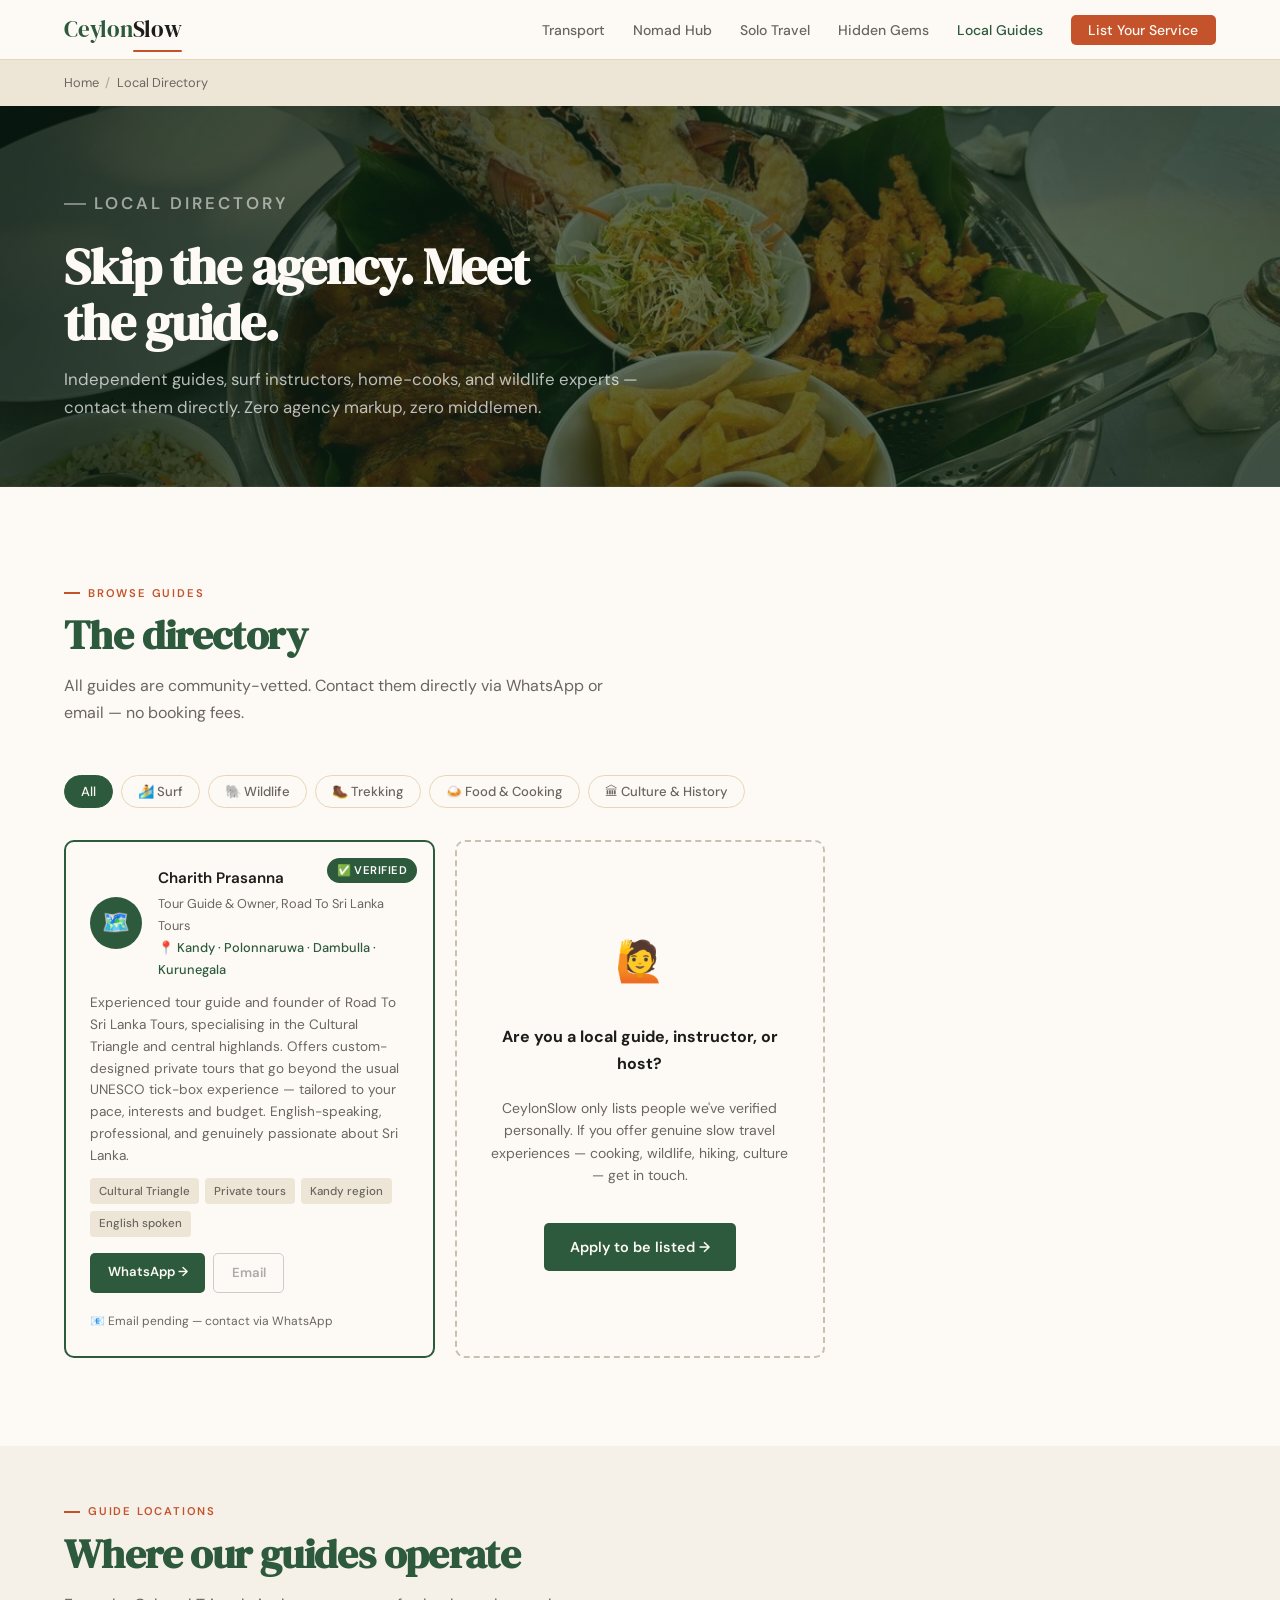
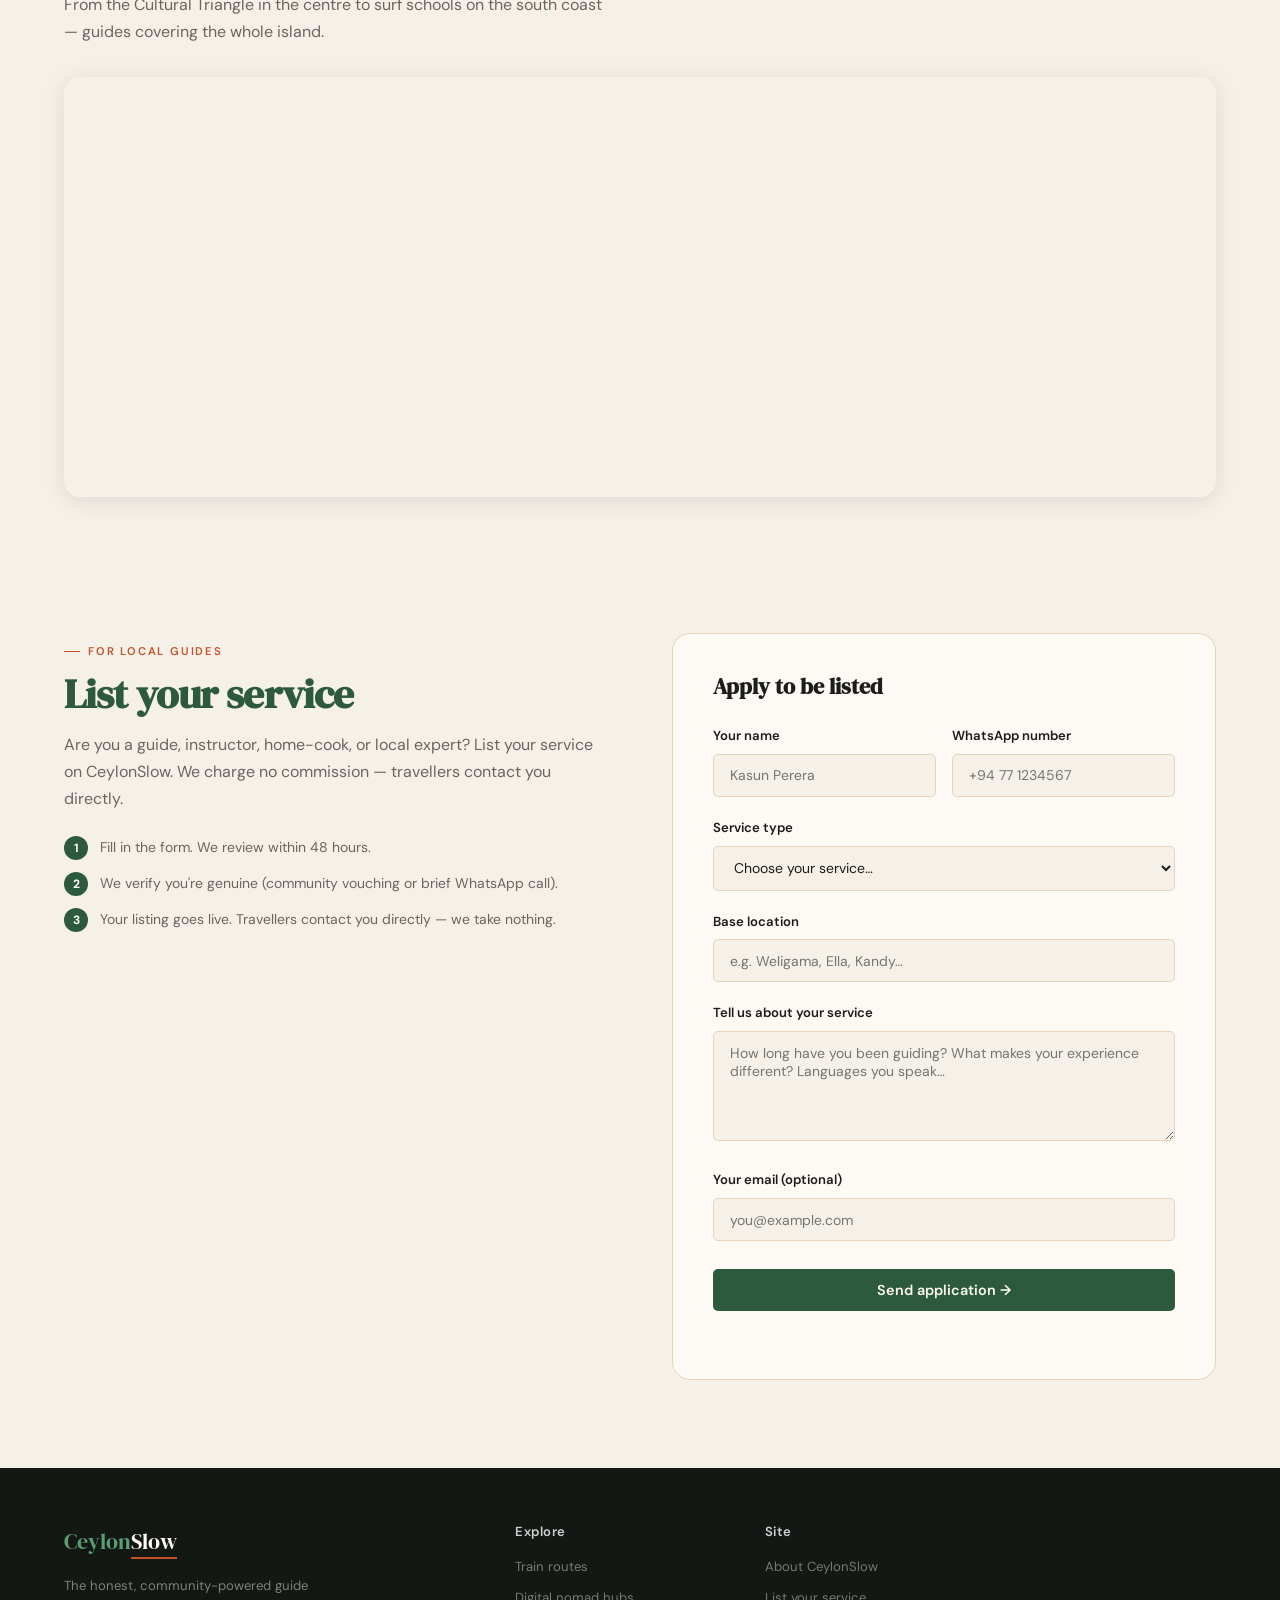
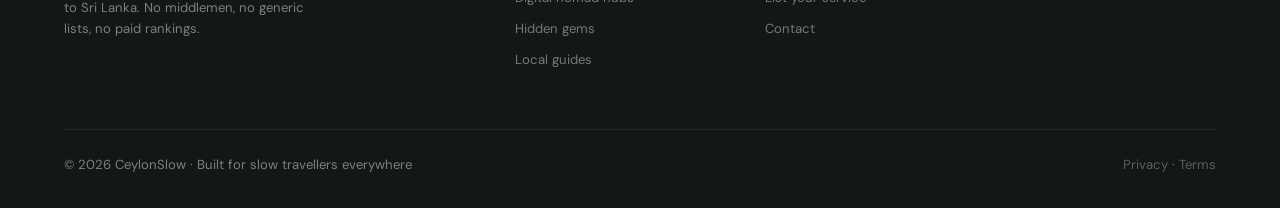
==== commit d40d7b63: "Complete application form with Formspree + email fallback" ====
--- a/directory.html
+++ b/directory.html
@@ -170,4 +170,100 @@
           <label for="location">Base location</label>
           <input type="text" id="location" name="location" placeholder="e.g. Weligama, Ella, Kandy…" required/>
         </div>
-        <div class="form+        <div class="form-group">
+          <label for="about">Tell us about your service</label>
+          <textarea id="about" name="about" rows="4" placeholder="How long have you been guiding? What makes your experience different? Languages you speak…" required></textarea>
+        </div>
+        <div class="form-group">
+          <label for="email">Your email (optional)</label>
+          <input type="email" id="email" name="email" placeholder="you@example.com"/>
+        </div>
+        <button type="submit" class="btn btn-jungle" style="width:100%;margin-top:0.5rem;">Send application →</button>
+        <p class="form-msg" aria-live="polite" style="margin-top:0.75rem;font-size:0.85rem;"></p>
+      </form>
+    </div>
+  </div>
+</section>
+
+<footer>
+  <div class="footer-top">
+    <div class="footer-brand">
+      <a href="index.html" class="footer-logo"><span class="lc">Ceylon</span><span class="ls">Slow</span></a>
+      <p>The honest, community-powered guide to Sri Lanka. No middlemen, no generic lists, no paid rankings.</p>
+    </div>
+    <div class="footer-col">
+      <h4>Explore</h4>
+      <ul>
+        <li><a href="transport.html">Train routes</a></li>
+        <li><a href="nomad.html">Digital nomad hubs</a></li>
+        <li><a href="gems.html">Hidden gems</a></li>
+        <li><a href="directory.html">Local guides</a></li>
+      </ul>
+    </div>
+    <div class="footer-col">
+      <h4>Site</h4>
+      <ul>
+        <li><a href="#">About CeylonSlow</a></li>
+        <li><a href="directory.html#list">List your service</a></li>
+        <li><a href="#">Contact</a></li>
+      </ul>
+    </div>
+  </div>
+  <div class="footer-bottom">
+    <span>© 2026 CeylonSlow · Built for slow travellers everywhere</span>
+    <span><a href="#">Privacy</a> · <a href="#">Terms</a></span>
+  </div>
+</footer>
+
+<script src="js/main.js"></script>
+<script>
+// Guide application form → Formspree
+(function(){
+  const form = document.querySelector('.contact-form');
+  if(!form) return;
+  form.addEventListener('submit', async function(e){
+    e.preventDefault();
+    const msg = form.querySelector('.form-msg');
+    const btn = form.querySelector('button[type="submit"]');
+    const data = new FormData(form);
+    btn.textContent = 'Sending…';
+    btn.disabled = true;
+    try {
+      const res = await fetch('https://formspree.io/f/YOUR_FORM_ID', {
+        method:'POST',
+        body: data,
+        headers:{'Accept':'application/json'}
+      });
+      if(res.ok){
+        msg.textContent = '✅ Application received! We'll be in touch within 48 hours.';
+        msg.style.color = 'var(--jungle)';
+        form.reset();
+      } else {
+        throw new Error();
+      }
+    } catch {
+      // Fallback: open email
+      const name = data.get('name')||'';
+      const wa = data.get('whatsapp')||'';
+      const service = data.get('service')||'';
+      const location = data.get('location')||'';
+      const about = data.get('about')||'';
+      const subject = encodeURIComponent('Guide Directory Application – ' + name);
+      const body = encodeURIComponent(`Name: ${name}
+WhatsApp: ${wa}
+Service: ${service}
+Location: ${location}
+
+About:
+${about}`);
+      window.location.href = `mailto:nilminiariyawansa@gmail.com?subject=${subject}&body=${body}`;
+      msg.textContent = 'Opening your email app as backup…';
+    }
+    btn.textContent = 'Send application →';
+    btn.disabled = false;
+  });
+})();
+</script>
+<!-- TAWK CHAT DISABLED -->
+</body>
+</html>
